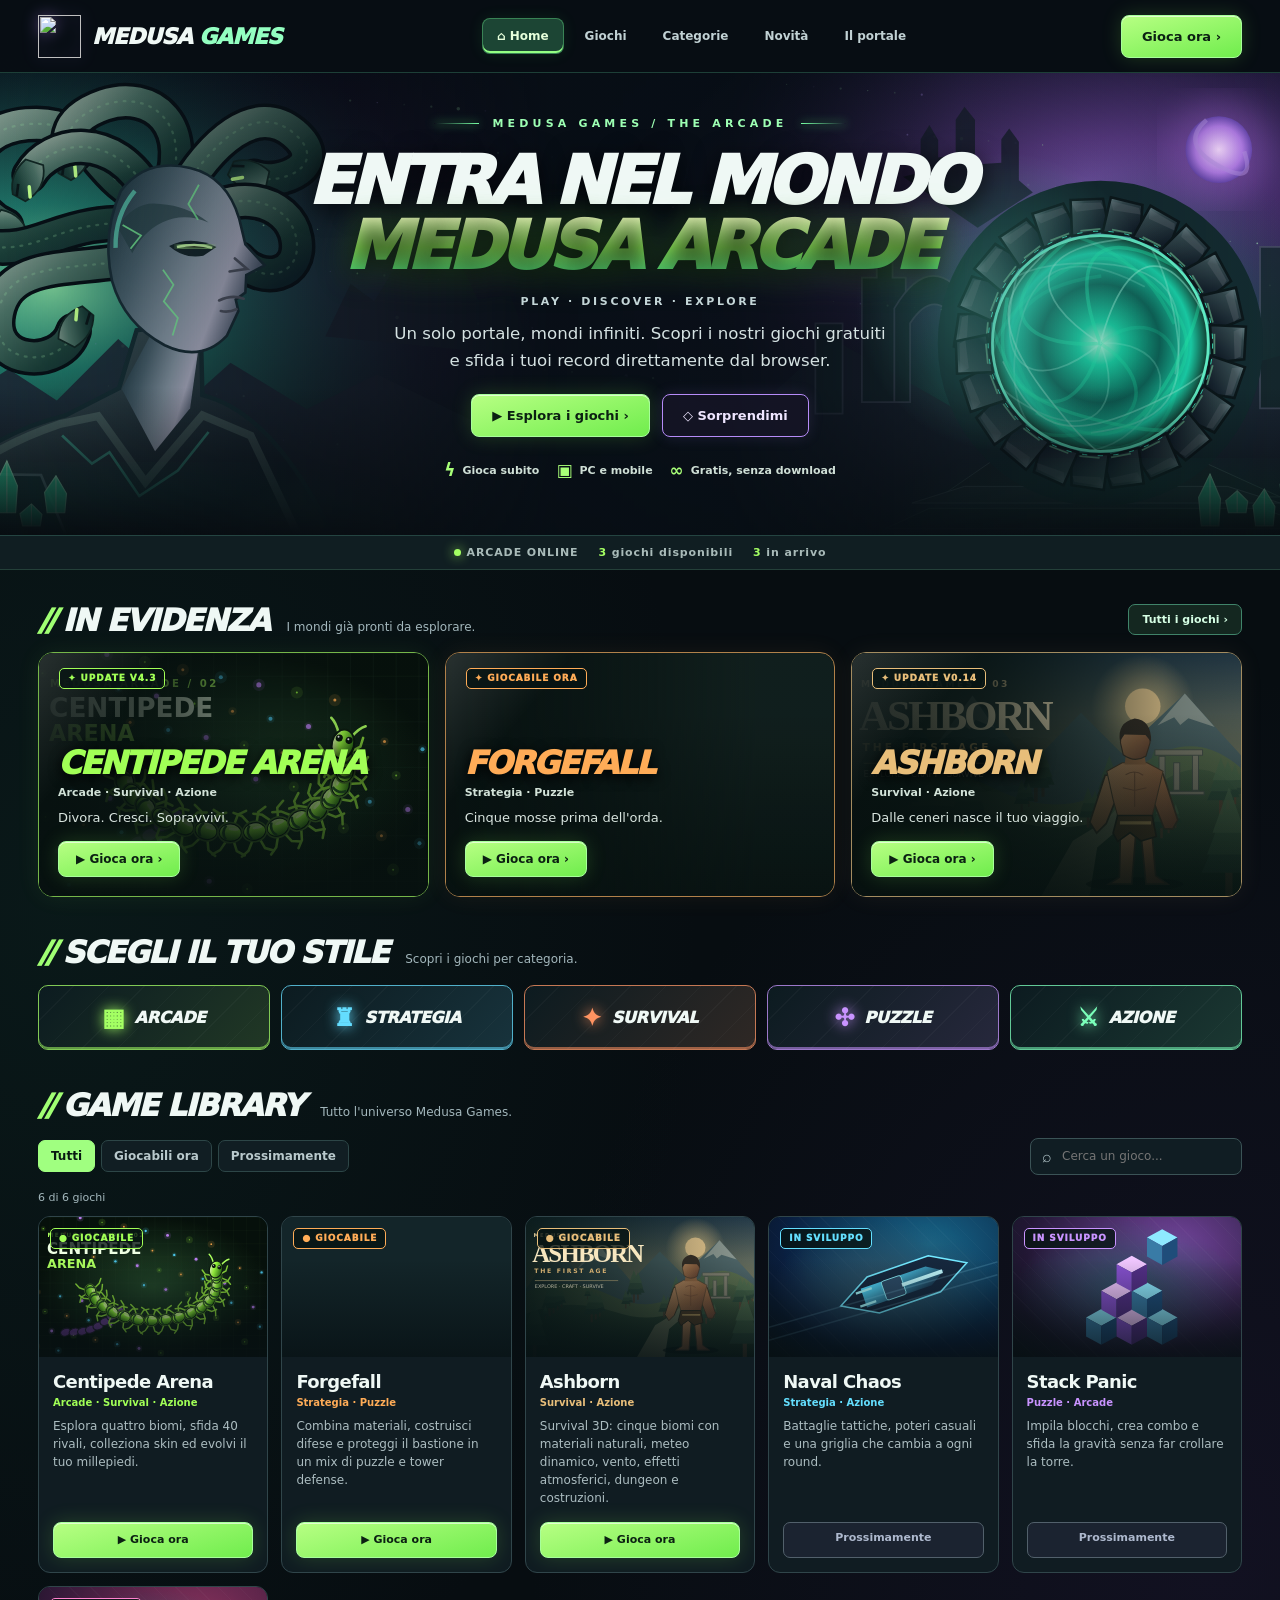
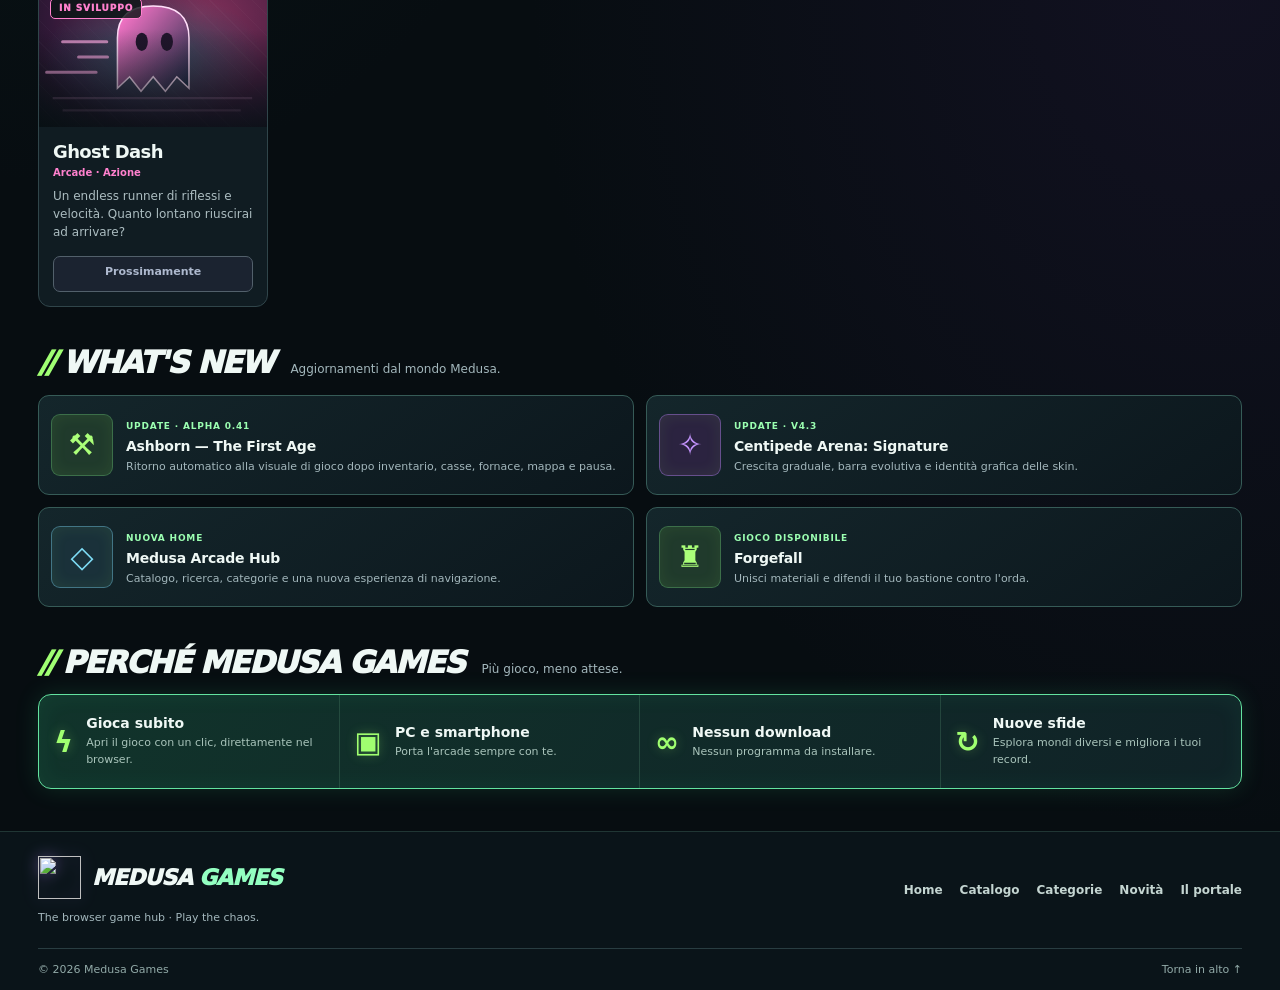
==== index.html @ 3ea113d0 "Release Alpha 0.41 — seamless return to gameplay" ====
<!doctype html>
<html lang="it"><head><meta charset="utf-8"><meta name="viewport" content="width=device-width,initial-scale=1,viewport-fit=cover"><meta name="theme-color" content="#070d11"><meta name="description" content="Medusa Games: il tuo hub di giochi gratuiti nel browser. Scopri arcade, survival, puzzle e strategia, senza download."><title>Medusa Games — Il tuo portale di videogiochi</title><link rel="icon" href="medusa-logo.svg"><link rel="stylesheet" href="hub.css?v=3"><script defer src="games.js?v=15"></script><script defer src="hub.js?v=2"></script></head><body>
<a class="skip" href="#games">Vai ai giochi</a><header class="topbar"><div class="shell"><a class="brand" href="#top" aria-label="Medusa Games, home"><img src="medusa-logo.svg" alt=""><span>MEDUSA <em>GAMES</em></span></a><nav id="nav" class="nav" aria-label="Navigazione"><a href="#top" class="active">⌂ Home</a><a href="#games">Giochi</a><a href="#categories">Categorie</a><a href="#updates">Novità</a><a href="#about">Il portale</a></nav><div class="top-actions"><a class="btn" href="#games">Gioca ora ›</a><button class="icon-btn menu-toggle" id="menu-toggle" type="button" aria-label="Apri navigazione" aria-controls="nav" aria-expanded="false">☰</button></div></div></header>
<main id="top"><section class="hero" aria-labelledby="hero-title"><div class="hero-art" aria-hidden="true"></div><div class="hero-shade" aria-hidden="true"></div><div class="portal-light" aria-hidden="true"></div><div id="hero-particles" class="hero-particles" aria-hidden="true"></div><div class="hero-content"><p class="eyebrow">MEDUSA GAMES / THE ARCADE</p><h1 id="hero-title">Entra nel mondo<span>Medusa Arcade</span></h1><p class="slogan">PLAY · DISCOVER · EXPLORE</p><p class="lead">Un solo portale, mondi infiniti. Scopri i nostri giochi gratuiti e sfida i tuoi record direttamente dal browser.</p><div class="hero-buttons"><a href="#games" class="btn">▶ Esplora i giochi ›</a><button class="btn secondary" id="random-game" type="button">◇ Sorprendimi</button></div><div class="hero-points"><span><b>ϟ</b> Gioca subito</span><span><b>▣</b> PC e mobile</span><span><b>∞</b> Gratis, senza download</span></div></div></section>
<div class="statusbar"><span><i class="live-dot"></i>ARCADE ONLINE</span><span><strong id="available-count">3</strong> giochi disponibili</span><span><strong id="upcoming-count">3</strong> in arrivo</span></div>
<div class="shell"><section id="featured" class="section reveal"><div class="section-heading"><div class="heading-copy"><h2>In evidenza</h2><p>I mondi già pronti da esplorare.</p></div><a href="#games" class="text-link">Tutti i giochi ›</a></div><div class="featured-grid" id="featured-grid"></div></section>
<section class="section" id="recent" hidden><div class="section-heading"><div class="heading-copy"><h2>Riprendi a giocare</h2><p>Le tue ultime partite su questo dispositivo.</p></div></div><div id="recent-grid" class="recent-grid"></div></section>
<section class="section reveal" id="categories"><div class="section-heading"><div class="heading-copy"><h2>Scegli il tuo stile</h2><p>Scopri i giochi per categoria.</p></div></div><div class="category-grid" id="category-grid"><button class="category" style="--accent:#a4ff63" data-genre="Arcade" aria-pressed="false"><span class="cat-icon">▦</span>Arcade</button><button class="category" style="--accent:#64ddff" data-genre="Strategia" aria-pressed="false"><span class="cat-icon">♜</span>Strategia</button><button class="category" style="--accent:#ff9361" data-genre="Survival" aria-pressed="false"><span class="cat-icon">✦</span>Survival</button><button class="category" style="--accent:#c993ff" data-genre="Puzzle" aria-pressed="false"><span class="cat-icon">✣</span>Puzzle</button><button class="category" style="--accent:#7bffba" data-genre="Azione" aria-pressed="false"><span class="cat-icon">⚔</span>Azione</button></div></section>
<section id="games" class="section reveal"><div class="section-heading"><div class="heading-copy"><h2>Game library</h2><p>Tutto l'universo Medusa Games.</p></div></div><div class="catalog-controls"><div class="filters" aria-label="Filtra per disponibilità"><button class="filter" data-status="all" aria-pressed="true">Tutti</button><button class="filter" data-status="playable" aria-pressed="false">Giocabili ora</button><button class="filter" data-status="upcoming" aria-pressed="false">Prossimamente</button><button class="filter" id="clear-genre" hidden>Rimuovi categoria ×</button></div><label class="search"><span aria-hidden="true">⌕</span><input id="search" type="search" placeholder="Cerca un gioco..." aria-label="Cerca un gioco" autocomplete="off"></label></div><p id="catalog-count" class="catalog-count" aria-live="polite"></p><div id="game-grid" class="game-grid"></div><div id="empty" class="empty" hidden>Nessun gioco corrisponde alla ricerca. <button type="button" class="text-link" id="reset-filters">Azzera filtri</button></div><noscript><p>Attiva JavaScript per usare i filtri. <a href="./giochi/centipede-arena/index.html">Centipede Arena</a> · <a href="./giochi/forgefall/index.html">Forgefall</a> · <a href="./giochi/ashborn/index.html">Ashborn</a></p></noscript></section>
<section id="updates" class="section reveal"><div class="section-heading"><div class="heading-copy"><h2>What's new</h2><p>Aggiornamenti dal mondo Medusa.</p></div></div><div class="news-grid"><article class="news"><div class="news-icon">⚒</div><div><small>UPDATE · ALPHA 0.41</small><h3>Ashborn — The First Age</h3><p>Ritorno automatico alla visuale di gioco dopo inventario, casse, fornace, mappa e pausa.</p></div></article><article class="news"><div class="news-icon">✧</div><div><small>UPDATE · V4.3</small><h3>Centipede Arena: Signature</h3><p>Crescita graduale, barra evolutiva e identità grafica delle skin.</p></div></article><article class="news"><div class="news-icon">◇</div><div><small>NUOVA HOME</small><h3>Medusa Arcade Hub</h3><p>Catalogo, ricerca, categorie e una nuova esperienza di navigazione.</p></div></article><article class="news"><div class="news-icon">♜</div><div><small>GIOCO DISPONIBILE</small><h3>Forgefall</h3><p>Unisci materiali e difendi il tuo bastione contro l'orda.</p></div></article></div></section>
<section id="about" class="section reveal"><div class="section-heading"><div class="heading-copy"><h2>Perché Medusa Games</h2><p>Più gioco, meno attese.</p></div></div><div class="why-grid"><div class="why-item"><b>ϟ</b><div><h3>Gioca subito</h3><p>Apri il gioco con un clic, direttamente nel browser.</p></div></div><div class="why-item"><b>▣</b><div><h3>PC e smartphone</h3><p>Porta l'arcade sempre con te.</p></div></div><div class="why-item"><b>∞</b><div><h3>Nessun download</h3><p>Nessun programma da installare.</p></div></div><div class="why-item"><b>↻</b><div><h3>Nuove sfide</h3><p>Esplora mondi diversi e migliora i tuoi record.</p></div></div></div></section></div></main>
<footer class="site-footer"><div class="shell"><div class="footer-main"><div><a class="brand" href="#top"><img src="medusa-logo.svg" alt=""><span>MEDUSA <em>GAMES</em></span></a><p class="footer-copy">The browser game hub · Play the chaos.</p></div><div class="footer-links"><a href="#top">Home</a><a href="#games">Catalogo</a><a href="#categories">Categorie</a><a href="#updates">Novità</a><a href="#about">Il portale</a></div></div><div class="footer-bottom"><span>© 2026 Medusa Games</span><a href="#top">Torna in alto ↑</a></div></div></footer></body></html>
---- hub.css ----
:root{color-scheme:dark;--bg:#070d11;--panel:#101c21;--line:#263f3f;--muted:#a3b7bc;--green:#a4ff63;--cyan:#69e3ee;--violet:#bb87ff;--text:#eff8f5;font-family:Inter,system-ui,-apple-system,BlinkMacSystemFont,"Segoe UI",sans-serif;scroll-behavior:smooth;scroll-padding-top:95px}
*{box-sizing:border-box}body{margin:0;color:var(--text);background:radial-gradient(ellipse at 5% 35%,#10382e44,transparent 37%),radial-gradient(ellipse at 95% 60%,#301c4e45,transparent 40%),#070d11;overflow-x:hidden}a{color:inherit;text-decoration:none}button,input{font:inherit;color:inherit}button{cursor:pointer}button:disabled{cursor:default}[hidden]{display:none!important}button:focus-visible,a:focus-visible,input:focus-visible{outline:2px solid var(--green);outline-offset:4px}.shell{width:min(1440px,calc(100% - 76px));margin:auto}.skip{position:fixed;top:8px;left:8px;z-index:99;background:var(--green);color:#071011;padding:9px 15px;transform:translateY(-150%)}.skip:focus{transform:none}.topbar{position:sticky;top:0;z-index:30;border-bottom:1px solid #68e6b33b;background:#080e14ed;backdrop-filter:blur(18px)}.topbar .shell{height:72px;display:flex;align-items:center;justify-content:space-between;gap:20px}.brand{display:inline-flex;align-items:center;gap:11px;white-space:nowrap;font-size:clamp(16px,1.7vw,23px);font-weight:950;font-style:italic;letter-spacing:-.035em}.brand img{width:43px;height:43px;filter:drop-shadow(0 0 8px #b486ff70)}.brand em{font-style:inherit;color:#93ffc1}.nav{display:flex;align-items:center;gap:6px}.nav a{font-size:12px;font-weight:750;padding:10px 14px;border:1px solid transparent;border-radius:8px;color:#c1d1d4;white-space:nowrap}.nav a:hover,.nav a.active{color:#e6ffdb;border-color:#72ff9555;background:#1c4534;box-shadow:inset 0 -2px #94ff83,0 0 15px #4bff6218}.top-actions{display:flex;align-items:center;gap:8px}.btn{display:inline-flex;align-items:center;justify-content:center;gap:10px;min-height:43px;padding:11px 20px;font-size:13px;font-weight:900;border:1px solid #a7ff9b;border-radius:8px;background:linear-gradient(165deg,#b7ff83,#70ed4d);color:#0b2012;box-shadow:0 0 20px #8bff4f2c,inset 0 1px #ffffffa0;transition:transform .2s,box-shadow .2s}.btn:hover{transform:translateY(-2px);box-shadow:0 0 28px #91ff6060}.btn.secondary{background:#171627c4;color:#efe6ff;border-color:#b68bf8;box-shadow:0 0 15px #b78aff22}.icon-btn{display:grid;place-items:center;width:42px;height:42px;border:1px solid #41535d;border-radius:8px;background:#162329;color:#c9e9db;font-size:20px}.menu-toggle{display:none}.hero{isolation:isolate;position:relative;overflow:hidden;min-height:440px;display:grid;place-items:center;text-align:center;border-bottom:1px solid #418b6b66;background:#101625}.hero-art{position:absolute;inset:0;background:url('hub-art.svg') center 55%/cover no-repeat;z-index:-3;transform:scale(1.025);transition:transform .7s ease-out}.hero-shade{position:absolute;inset:0;z-index:-2;background:linear-gradient(90deg,transparent 0%,#090e1480 29%,#070e15f0 43%,#070e15e0 57%,#0b111859 75%,transparent),linear-gradient(0deg,#070d11 0%,#070d1100 32%)}.hero-particles{position:absolute;inset:0;z-index:-1;pointer-events:none;overflow:hidden}.hero-particles i{position:absolute;bottom:-10px;left:var(--x);width:var(--s);height:var(--s);background:var(--color);border-radius:50%;box-shadow:0 0 9px var(--color);opacity:0;animation:float var(--duration) var(--delay) linear infinite}@keyframes float{0%{transform:translate(0,0);opacity:0}15%{opacity:.85}80%{opacity:.5}100%{transform:translate(38px,-460px);opacity:0}}.portal-light{position:absolute;right:9%;top:15%;width:25%;aspect-ratio:1;border-radius:50%;z-index:-2;background:radial-gradient(circle,#58ffd346,transparent 66%);mix-blend-mode:screen;animation:breathe 5s ease-in-out infinite alternate;pointer-events:none}@keyframes breathe{to{transform:scale(1.18);opacity:.45}}.hero-content{max-width:790px;padding:44px 20px 55px}.eyebrow{display:flex;align-items:center;justify-content:center;gap:13px;font-size:11px;font-weight:900;letter-spacing:.38em;color:#9dffb3;margin:0 0 19px}.eyebrow:before,.eyebrow:after{content:"";height:1px;width:45px;background:linear-gradient(90deg,transparent,#76ffa2);box-shadow:0 0 10px #5dfb84}.eyebrow:after{transform:rotate(180deg)}h1,h2,h3,p{margin-top:0}.hero h1{font-size:clamp(40px,5.2vw,79px);font-style:italic;font-weight:1000;letter-spacing:-.065em;line-height:.97;text-shadow:0 5px 24px #000b;margin:0 0 17px;text-transform:uppercase}.hero h1 span{display:block;color:var(--green);background:linear-gradient(180deg,#eaffb9 5%,#9bff63 52%,#45dd80 100%);background-clip:text;-webkit-background-clip:text;-webkit-text-fill-color:transparent;filter:drop-shadow(0 0 14px #6cf23f45)}.hero .slogan{color:#c5d6d9;letter-spacing:.24em;font-size:11px;font-weight:850;margin:0 0 13px}.hero .lead{color:#d5e2e2;font-size:clamp(13px,1.3vw,17px);line-height:1.6;margin:0 auto 20px;max-width:500px}.hero-buttons{display:flex;justify-content:center;gap:12px;flex-wrap:wrap}.hero-points{display:flex;justify-content:center;flex-wrap:wrap;gap:8px 17px;margin-top:23px;color:#cfdfd6;font-size:11px;font-weight:700}.hero-points span{display:flex;gap:7px;align-items:center}.hero-points b{color:#a8ff78;font-size:17px}.statusbar{display:flex;align-items:center;justify-content:center;gap:20px;padding:10px;border-bottom:1px solid #244039;background:#101e22;color:#a9bbb9;font-size:11px;font-weight:700;letter-spacing:.08em}.statusbar strong{color:var(--green)}.live-dot{display:inline-block;width:7px;height:7px;border-radius:50%;background:var(--green);box-shadow:0 0 12px var(--green);margin-right:6px;animation:breathe 1.5s ease-in-out infinite alternate}.section{padding:34px 0 6px}.section-heading{display:flex;align-items:end;justify-content:space-between;gap:16px;margin-bottom:17px}.heading-copy{display:flex;align-items:baseline;flex-wrap:wrap;gap:8px 17px}.section-heading h2{font-size:clamp(21px,2.4vw,32px);line-height:1;font-weight:950;font-style:italic;letter-spacing:-.045em;margin:0;text-transform:uppercase}.section-heading h2:before{content:"//";color:#a0ff73;margin-right:10px;letter-spacing:-.13em}.section-heading p{font-size:12px;color:var(--muted);margin:0}.text-link{border:1px solid #40846a;border-radius:7px;background:#142720;padding:8px 13px;color:#d6ffe5;font-size:11px;font-weight:800;white-space:nowrap}.text-link:hover{border-color:#aaff99}.featured-grid{display:grid;grid-template-columns:repeat(2,minmax(0,1fr));gap:16px}.feature-card{--accent:#9cff6f;position:relative;isolation:isolate;min-height:230px;border:1px solid color-mix(in srgb,var(--accent),#273433 36%);border-radius:15px;overflow:hidden;display:flex;flex-direction:column;justify-content:end;padding:23px;background:#12211f;box-shadow:0 0 25px color-mix(in srgb,var(--accent),transparent 93%);transition:transform .28s,box-shadow .3s}.feature-card:hover{transform:translateY(-4px);box-shadow:0 0 25px color-mix(in srgb,var(--accent),transparent 76%)}.feature-card:after{content:"";position:absolute;inset:0;border-radius:14px;pointer-events:none;background:linear-gradient(130deg,#fff2,transparent 22%);z-index:-1}.card-bg{position:absolute;inset:0;background-size:cover;background-position:center;z-index:-3;transition:transform .5s,filter .4s;filter:saturate(1.15)}.feature-card:hover .card-bg,.game-card:hover .card-bg{transform:scale(1.06)}.card-mask{position:absolute;inset:0;background:linear-gradient(90deg,#071110f5,#071110bb 34%,#07111024 80%),linear-gradient(0deg,#071110da,transparent 75%);z-index:-2}.feature-card .tag{position:absolute;top:15px;left:20px}.tag{width:max-content;font-size:9px;letter-spacing:.1em;font-weight:950;padding:5px 8px;border:1px solid currentColor;border-radius:5px;line-height:1;color:var(--accent,#aaff85);background:#071312ca}.feature-card h3{font-size:clamp(25px,3.1vw,44px);font-weight:950;font-style:italic;text-transform:uppercase;letter-spacing:-.055em;line-height:1.04;max-width:90%;color:var(--accent);text-shadow:0 3px 13px #000;margin:0 0 6px}.feature-card p{font-size:13px;color:#d8e4de;max-width:400px;line-height:1.5;margin-bottom:14px}.genre-line{font-size:11px;font-weight:800;color:#d2e2d8;margin:0 0 9px}.feature-card .btn{width:max-content;min-height:36px;padding:8px 17px;font-size:12px}.category-grid{display:grid;grid-template-columns:repeat(5,minmax(0,1fr));gap:11px}.category{--accent:#a4ff63;position:relative;isolation:isolate;min-height:65px;display:flex;align-items:center;justify-content:center;gap:10px;text-transform:uppercase;font-weight:950;font-style:italic;letter-spacing:-.02em;font-size:clamp(11px,1.4vw,16px);border:1px solid color-mix(in srgb,var(--accent),#16282c 25%);border-radius:10px;background:linear-gradient(130deg,#0c1b20,color-mix(in srgb,var(--accent) 15%,#0a151a));box-shadow:inset 0 -2px color-mix(in srgb,var(--accent),transparent 45%);overflow:hidden;transition:transform .2s,box-shadow .2s}.category:before{content:"";position:absolute;inset:0;background:repeating-linear-gradient(135deg,transparent 0 24px,#ffffff07 24px 25px);z-index:-1}.category .cat-icon{color:var(--accent);font-style:normal;font-size:24px;text-shadow:0 0 14px var(--accent)}.category:hover,.category[aria-pressed=true]{transform:translateY(-3px);box-shadow:inset 0 -2px var(--accent),0 0 18px color-mix(in srgb,var(--accent),transparent 75%);background:linear-gradient(130deg,#102020,color-mix(in srgb,var(--accent) 29%,#0b1519))}.catalog-controls{display:flex;justify-content:space-between;gap:13px;flex-wrap:wrap;margin:0 0 16px}.filters{display:flex;gap:6px;flex-wrap:wrap;align-items:center}.filter{padding:8px 12px;border:1px solid #2d4647;background:#111e23;border-radius:7px;color:#b9c9cc;font-size:12px;font-weight:700}.filter[aria-pressed=true]{color:#071911;background:#a0ff80;border-color:#a0ff80}.search{display:flex;gap:8px;align-items:center;border:1px solid #3b5356;border-radius:8px;background:#101d23;padding:8px 11px;color:#afc2c6}.search input{background:none;border:0;outline:none;min-width:0;width:170px;font-size:12px}.catalog-count{font-size:11px;color:var(--muted);margin:0 0 12px}.game-grid{display:grid;grid-template-columns:repeat(auto-fit,minmax(min(100%,215px),1fr));gap:13px}.game-card{--accent:#a4ff63;display:flex;flex-direction:column;background:#101c22;border:1px solid #30454a;border-radius:12px;overflow:hidden;transition:transform .25s,border-color .25s;min-width:0;position:relative}.game-card:hover{transform:translateY(-4px);border-color:var(--accent)}.game-picture{height:140px;position:relative;isolation:isolate;overflow:hidden;background:#132529}.game-picture .card-mask{background:linear-gradient(0deg,#071013c5,transparent 70%)}.game-picture .tag{position:absolute;top:11px;left:11px}.game-card-copy{padding:14px;flex:1;display:flex;flex-direction:column}.game-card h3{font-size:18px;font-weight:900;letter-spacing:-.035em;margin:0 0 5px}.game-card .genre-line{color:var(--accent);font-size:10px}.game-card p{font-size:12px;color:#acbdc1;line-height:1.5;margin-bottom:15px}.game-card .btn,.soon{width:100%;margin-top:auto;min-height:36px;font-size:11px;padding:8px 12px}.soon{border:1px solid #52606b;border-radius:7px;background:#1b2330;color:#aeb9ce;font-weight:800;text-align:center}.empty{padding:28px;text-align:center;background:#101c22;border:1px dashed #3d5356;border-radius:12px;color:#bbcecc}.news-grid{display:grid;grid-template-columns:repeat(3,minmax(0,1fr));gap:12px}.news{display:flex;align-items:center;gap:13px;min-height:100px;padding:12px;background:linear-gradient(145deg,#14262b,#0c171d);border:1px solid #365b57;border-radius:11px}.news-icon{display:grid;place-items:center;flex:0 0 62px;height:62px;background:#203a2c;border:1px solid #7be18a50;border-radius:9px;font-size:30px;color:#abff79;box-shadow:inset 0 0 16px #a0ff5e15}.news:nth-child(2) .news-icon{color:#c696ff;background:#2b2340;border-color:#bf91ff66}.news:nth-child(3) .news-icon{color:#7edcf5;background:#1a313a;border-color:#7edcf566}.news small{font-size:9px;font-weight:900;letter-spacing:.09em;color:#9bffb1}.news h3{font-size:14px;letter-spacing:-.015em;margin:5px 0}.news p{font-size:11px;line-height:1.45;color:var(--muted);margin:0}.why-grid{display:grid;grid-template-columns:repeat(4,minmax(0,1fr));border:1px solid #63e3a0;border-radius:13px;overflow:hidden;background:linear-gradient(125deg,#11342b,#102227);box-shadow:0 0 25px #46ff9820,inset 0 0 25px #46ff9810}.why-item{display:flex;align-items:center;gap:13px;padding:20px 15px;border-right:1px solid #43745e66}.why-item:last-child{border:0}.why-item b{font-size:29px;color:#a0ff70;text-shadow:0 0 12px #a0ff7050}.why-item h3{font-size:14px;margin:0 0 4px}.why-item p{color:#a9c4bb;font-size:11px;line-height:1.5;margin:0}.recent-grid{display:flex;gap:10px;flex-wrap:wrap}.recent-game{display:flex;align-items:center;gap:9px;min-width:180px;border:1px solid #375649;background:#12241e;border-radius:9px;padding:10px 12px;font-weight:750;font-size:12px}.recent-game span{color:var(--green);margin-left:auto}.site-footer{margin-top:36px;background:#0a1419;border-top:1px solid #416a5c66}.footer-main{display:flex;align-items:center;justify-content:space-between;gap:20px;flex-wrap:wrap;padding:24px 0}.footer-copy{font-size:11px;color:var(--muted);margin:8px 0 0}.footer-links{display:flex;flex-wrap:wrap;gap:17px;font-size:12px;color:#c4d5d1;font-weight:700}.footer-bottom{border-top:1px solid #293d41;padding:14px 0;display:flex;justify-content:space-between;gap:10px;font-size:11px;color:#92aaa8}.art-symbol{position:absolute;inset:0;display:grid;place-items:center;font-size:62px;color:var(--accent);background:radial-gradient(ellipse,#334f5f,transparent 68%),repeating-linear-gradient(45deg,#ffffff06 0 1px,transparent 1px 15px);text-shadow:0 0 25px var(--accent)}.art-naval{background:radial-gradient(ellipse at 70% 20%,#1f6381,#0c1e3a 65%,#081015)}.art-stack{background:radial-gradient(ellipse at 70% 20%,#6f4793,#211831 65%,#0b1016)}.art-ghost{background:radial-gradient(ellipse at 70% 20%,#7c3358,#311a36 65%,#0b1016)}.art-symbol svg{width:100%;height:100%;display:block}.reveal{opacity:1;transform:none}.js-motion .reveal{opacity:0;transform:translateY(18px);transition:opacity .55s,transform .55s}.js-motion .reveal.visible{opacity:1;transform:none}
@media(min-width:1500px){.hero{min-height:510px}.hero-content{max-width:870px}}
@media(max-width:1000px){.shell{width:calc(100% - 40px)}.topbar .shell{gap:10px}.nav a{padding:9px 8px}.brand{font-size:17px}.brand img{width:36px;height:36px}.top-actions .btn{padding:8px 11px}.hero{min-height:420px}.hero-art{background-position:center}.hero-shade{background:linear-gradient(90deg,#080e1855,#080e18c9 30%,#080e18ee 50%,#080e18ad 75%,#080e1838),linear-gradient(0deg,#070d11,transparent 30%)}.why-grid{grid-template-columns:repeat(2,1fr)}.why-item:nth-child(2){border-right:0}.why-item:nth-child(-n+2){border-bottom:1px solid #43745e66}.news-grid{grid-template-columns:1fr 1fr}.news:last-child{grid-column:1/-1}}
@media(max-width:740px){.shell{width:calc(100% - 28px)}.topbar .shell{height:62px}.top-actions .btn{min-height:36px;font-size:11px}.menu-toggle{display:grid;width:36px;height:36px}.nav{display:none;position:absolute;top:62px;left:0;right:0;background:#0c171def;padding:9px 14px 14px;border-bottom:1px solid #48735e;flex-direction:column;align-items:stretch}.nav.open{display:flex}.nav a{padding:12px}.hero{min-height:385px}.hero-content{padding:36px 15px 40px}.hero-art{background-position:58% center;opacity:.8}.hero-shade{background:radial-gradient(ellipse at 50% 40%,#070e15e8 0%,#070e15a0 62%,#070e1550),linear-gradient(0deg,#070d11,transparent 25%)}.hero h1{font-size:clamp(36px,9vw,58px)}.hero .slogan{font-size:9px;letter-spacing:.16em}.hero .lead{max-width:360px}.hero-buttons .btn{font-size:12px;padding:10px 14px}.hero-points{gap:8px 12px;font-size:10px}.hero-points b{font-size:14px}.statusbar{gap:12px;font-size:9px;letter-spacing:0}.section{padding:25px 0 4px}.section-heading{align-items:start;margin-bottom:12px}.heading-copy{display:block}.section-heading p{font-size:11px;line-height:1.5;margin-top:6px}.section-heading h2{font-size:22px}.text-link{padding:7px 9px;font-size:10px}.featured-grid{grid-template-columns:1fr;gap:11px}.feature-card{min-height:200px;padding:17px}.feature-card .tag{left:15px;top:13px}.feature-card h3{font-size:32px}.feature-card p{font-size:12px;max-width:80%}.category-grid{grid-template-columns:repeat(2,minmax(0,1fr));gap:8px}.category{min-height:49px;justify-content:flex-start;padding-left:12px;font-size:12px}.category:last-child{grid-column:1/-1;justify-content:center}.category .cat-icon{font-size:21px}.catalog-controls{gap:9px}.search{width:100%}.search input{flex:1;width:100%}.game-grid{grid-template-columns:repeat(2,minmax(0,1fr));gap:9px}.game-picture{height:113px}.game-card-copy{padding:10px}.game-card h3{font-size:16px}.game-card p{font-size:11px}.game-card .genre-line{font-size:9px;line-height:1.5}.game-card .tag{font-size:8px;left:6px;top:6px}.game-card .btn,.soon{font-size:10px;padding:7px 4px}.news-grid{grid-template-columns:1fr;gap:9px}.news:last-child{grid-column:auto}.why-grid{grid-template-columns:1fr 1fr}.why-item{display:block;padding:12px}.why-item b{font-size:23px;display:block;margin-bottom:4px}.why-item h3{font-size:13px}.footer-main{padding:20px 0}.footer-bottom{font-size:10px}.recent-game{min-width:0;flex:1}.eyebrow{letter-spacing:.2em;font-size:10px}.eyebrow:before,.eyebrow:after{width:24px}}
@media(max-width:350px){.game-grid{grid-template-columns:1fr}.brand{font-size:15px}.brand img{width:30px;height:30px}.top-actions .btn{padding:6px 8px}.statusbar span:last-child{display:none}}
@media(prefers-reduced-motion:reduce){:root{scroll-behavior:auto}*,*:before,*:after{animation-duration:.01ms!important;transition-duration:.01ms!important}.js-motion .reveal{opacity:1;transform:none}}

@media(min-width:1100px){.featured-grid{grid-template-columns:repeat(3,minmax(0,1fr))}.feature-card{min-height:245px;padding:19px}.feature-card h3{font-size:clamp(25px,2.5vw,39px)}.news-grid{grid-template-columns:repeat(2,minmax(0,1fr))}}
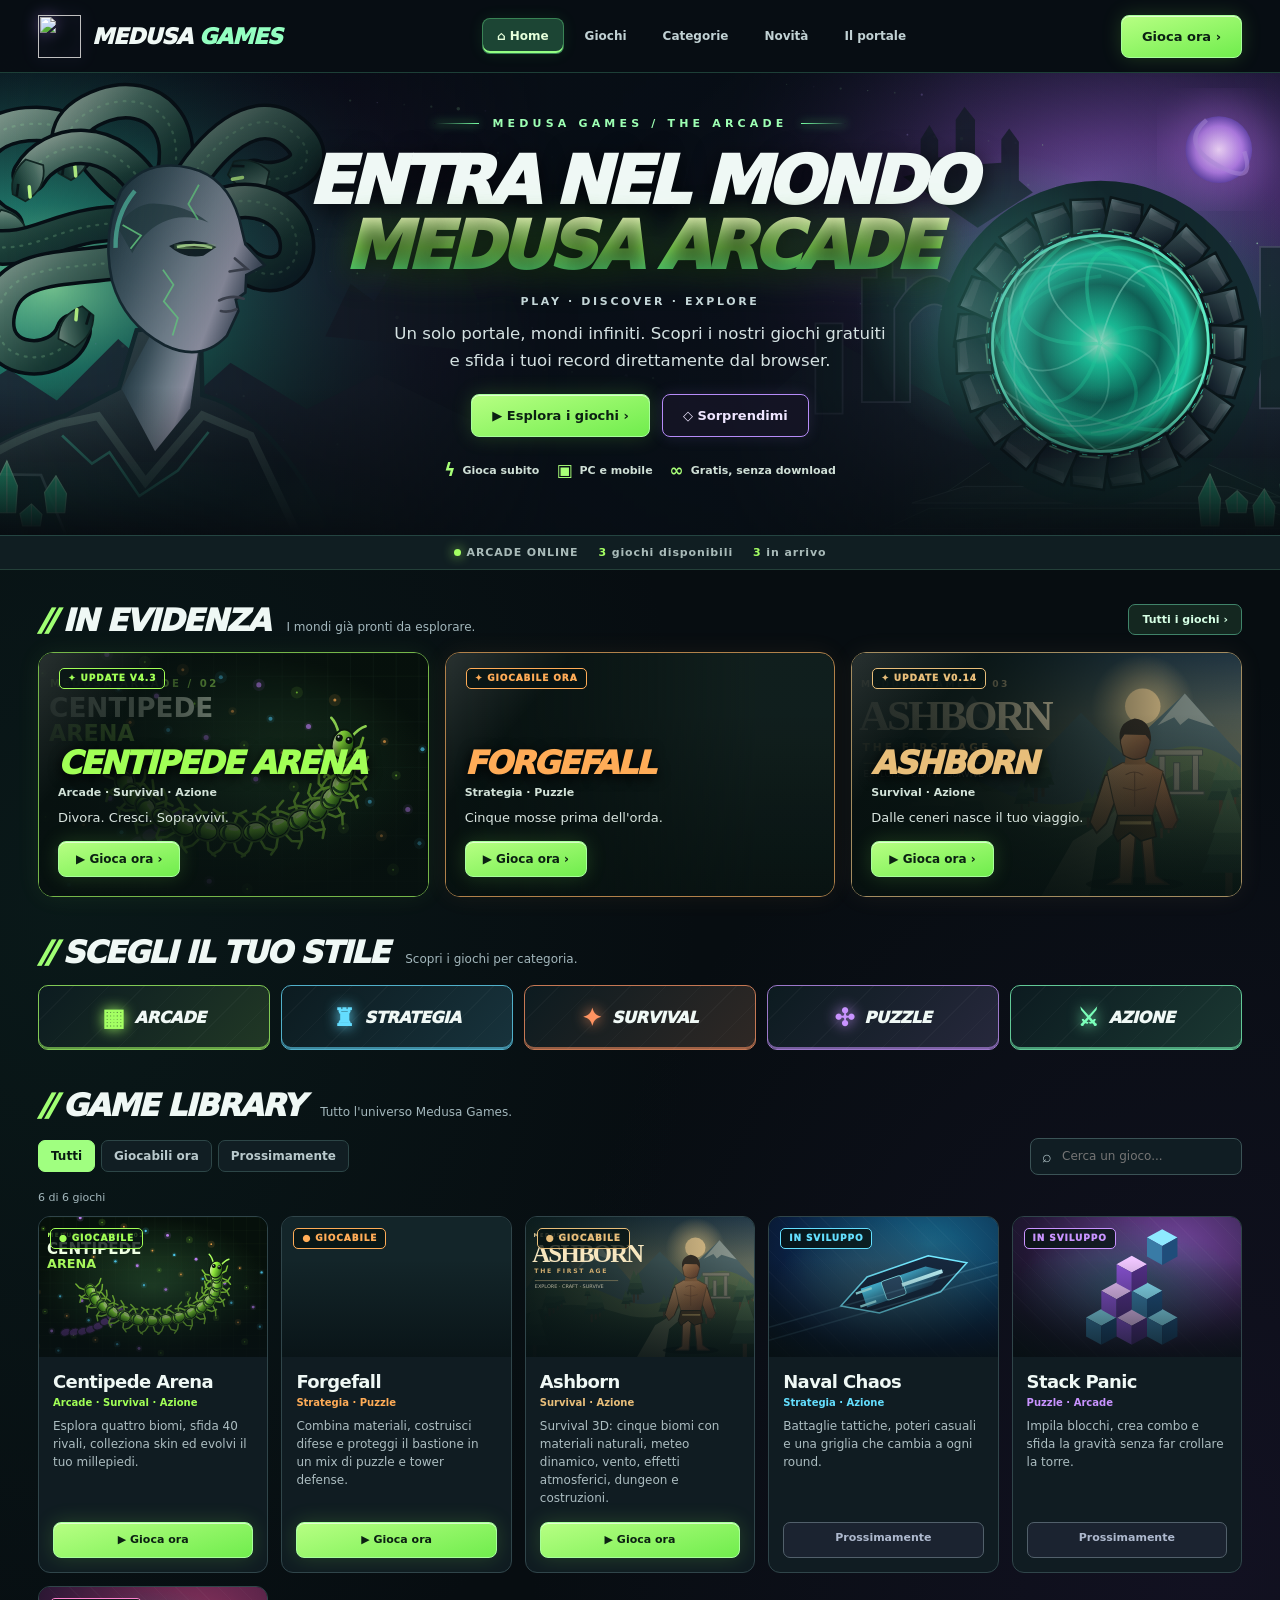
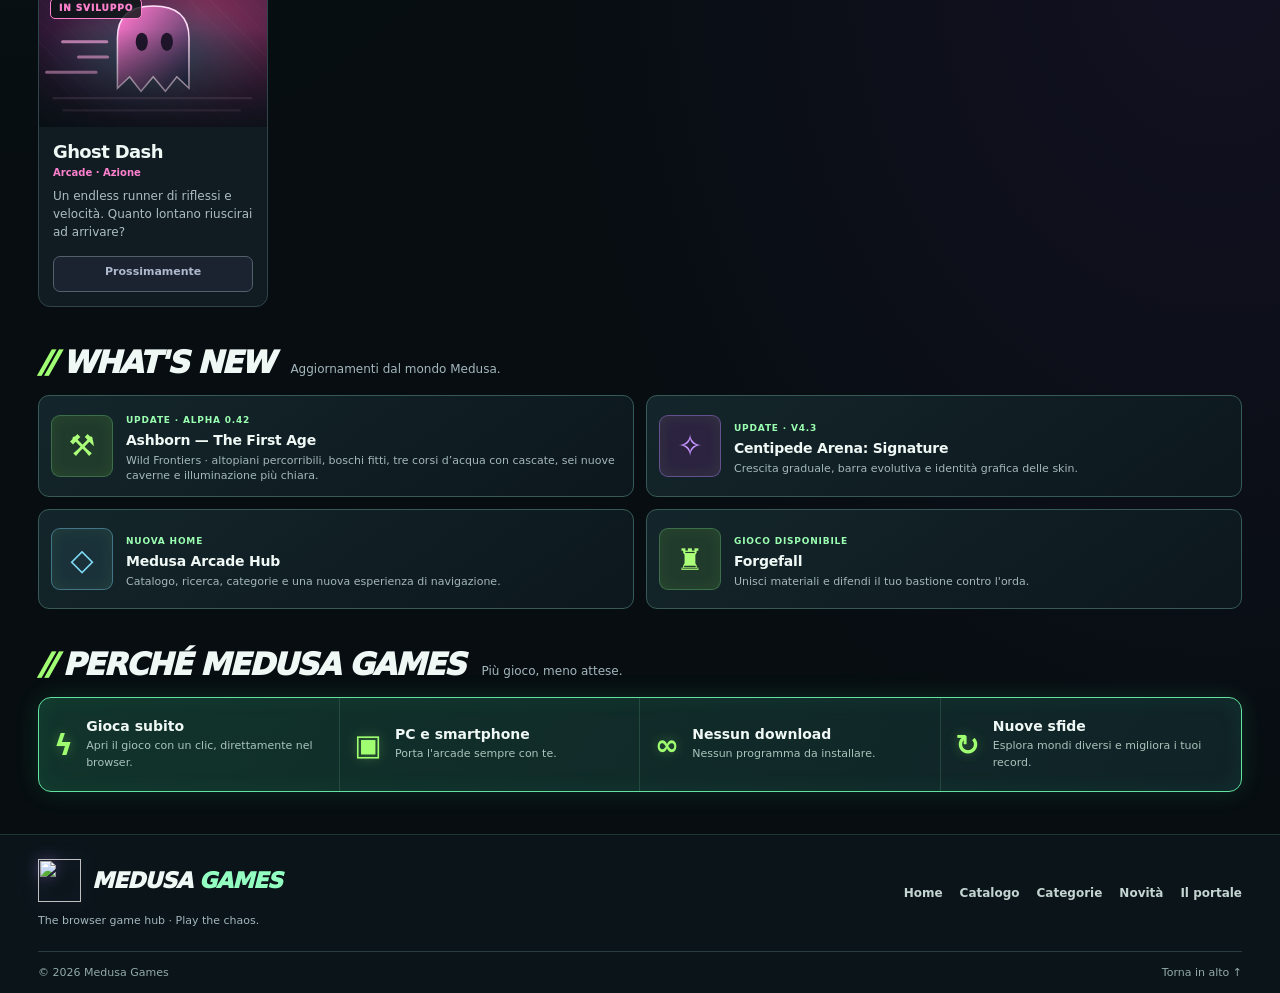
==== commit 6fcda934: "Release Alpha 0.42 — Wild Frontiers, terrain migration backup and quality-aware forest streaming" ====
--- a/index.html
+++ b/index.html
@@ -7,6 +7,6 @@
 <section class="section" id="recent" hidden><div class="section-heading"><div class="heading-copy"><h2>Riprendi a giocare</h2><p>Le tue ultime partite su questo dispositivo.</p></div></div><div id="recent-grid" class="recent-grid"></div></section>
 <section class="section reveal" id="categories"><div class="section-heading"><div class="heading-copy"><h2>Scegli il tuo stile</h2><p>Scopri i giochi per categoria.</p></div></div><div class="category-grid" id="category-grid"><button class="category" style="--accent:#a4ff63" data-genre="Arcade" aria-pressed="false"><span class="cat-icon">▦</span>Arcade</button><button class="category" style="--accent:#64ddff" data-genre="Strategia" aria-pressed="false"><span class="cat-icon">♜</span>Strategia</button><button class="category" style="--accent:#ff9361" data-genre="Survival" aria-pressed="false"><span class="cat-icon">✦</span>Survival</button><button class="category" style="--accent:#c993ff" data-genre="Puzzle" aria-pressed="false"><span class="cat-icon">✣</span>Puzzle</button><button class="category" style="--accent:#7bffba" data-genre="Azione" aria-pressed="false"><span class="cat-icon">⚔</span>Azione</button></div></section>
 <section id="games" class="section reveal"><div class="section-heading"><div class="heading-copy"><h2>Game library</h2><p>Tutto l'universo Medusa Games.</p></div></div><div class="catalog-controls"><div class="filters" aria-label="Filtra per disponibilità"><button class="filter" data-status="all" aria-pressed="true">Tutti</button><button class="filter" data-status="playable" aria-pressed="false">Giocabili ora</button><button class="filter" data-status="upcoming" aria-pressed="false">Prossimamente</button><button class="filter" id="clear-genre" hidden>Rimuovi categoria ×</button></div><label class="search"><span aria-hidden="true">⌕</span><input id="search" type="search" placeholder="Cerca un gioco..." aria-label="Cerca un gioco" autocomplete="off"></label></div><p id="catalog-count" class="catalog-count" aria-live="polite"></p><div id="game-grid" class="game-grid"></div><div id="empty" class="empty" hidden>Nessun gioco corrisponde alla ricerca. <button type="button" class="text-link" id="reset-filters">Azzera filtri</button></div><noscript><p>Attiva JavaScript per usare i filtri. <a href="./giochi/centipede-arena/index.html">Centipede Arena</a> · <a href="./giochi/forgefall/index.html">Forgefall</a> · <a href="./giochi/ashborn/index.html">Ashborn</a></p></noscript></section>
-<section id="updates" class="section reveal"><div class="section-heading"><div class="heading-copy"><h2>What's new</h2><p>Aggiornamenti dal mondo Medusa.</p></div></div><div class="news-grid"><article class="news"><div class="news-icon">⚒</div><div><small>UPDATE · ALPHA 0.41</small><h3>Ashborn — The First Age</h3><p>Ritorno automatico alla visuale di gioco dopo inventario, casse, fornace, mappa e pausa.</p></div></article><article class="news"><div class="news-icon">✧</div><div><small>UPDATE · V4.3</small><h3>Centipede Arena: Signature</h3><p>Crescita graduale, barra evolutiva e identità grafica delle skin.</p></div></article><article class="news"><div class="news-icon">◇</div><div><small>NUOVA HOME</small><h3>Medusa Arcade Hub</h3><p>Catalogo, ricerca, categorie e una nuova esperienza di navigazione.</p></div></article><article class="news"><div class="news-icon">♜</div><div><small>GIOCO DISPONIBILE</small><h3>Forgefall</h3><p>Unisci materiali e difendi il tuo bastione contro l'orda.</p></div></article></div></section>
+<section id="updates" class="section reveal"><div class="section-heading"><div class="heading-copy"><h2>What's new</h2><p>Aggiornamenti dal mondo Medusa.</p></div></div><div class="news-grid"><article class="news"><div class="news-icon">⚒</div><div><small>UPDATE · ALPHA 0.42</small><h3>Ashborn — The First Age</h3><p>Wild Frontiers · altopiani percorribili, boschi fitti, tre corsi d’acqua con cascate, sei nuove caverne e illuminazione più chiara.</p></div></article><article class="news"><div class="news-icon">✧</div><div><small>UPDATE · V4.3</small><h3>Centipede Arena: Signature</h3><p>Crescita graduale, barra evolutiva e identità grafica delle skin.</p></div></article><article class="news"><div class="news-icon">◇</div><div><small>NUOVA HOME</small><h3>Medusa Arcade Hub</h3><p>Catalogo, ricerca, categorie e una nuova esperienza di navigazione.</p></div></article><article class="news"><div class="news-icon">♜</div><div><small>GIOCO DISPONIBILE</small><h3>Forgefall</h3><p>Unisci materiali e difendi il tuo bastione contro l'orda.</p></div></article></div></section>
 <section id="about" class="section reveal"><div class="section-heading"><div class="heading-copy"><h2>Perché Medusa Games</h2><p>Più gioco, meno attese.</p></div></div><div class="why-grid"><div class="why-item"><b>ϟ</b><div><h3>Gioca subito</h3><p>Apri il gioco con un clic, direttamente nel browser.</p></div></div><div class="why-item"><b>▣</b><div><h3>PC e smartphone</h3><p>Porta l'arcade sempre con te.</p></div></div><div class="why-item"><b>∞</b><div><h3>Nessun download</h3><p>Nessun programma da installare.</p></div></div><div class="why-item"><b>↻</b><div><h3>Nuove sfide</h3><p>Esplora mondi diversi e migliora i tuoi record.</p></div></div></div></section></div></main>
 <footer class="site-footer"><div class="shell"><div class="footer-main"><div><a class="brand" href="#top"><img src="medusa-logo.svg" alt=""><span>MEDUSA <em>GAMES</em></span></a><p class="footer-copy">The browser game hub · Play the chaos.</p></div><div class="footer-links"><a href="#top">Home</a><a href="#games">Catalogo</a><a href="#categories">Categorie</a><a href="#updates">Novità</a><a href="#about">Il portale</a></div></div><div class="footer-bottom"><span>© 2026 Medusa Games</span><a href="#top">Torna in alto ↑</a></div></div></footer></body></html>
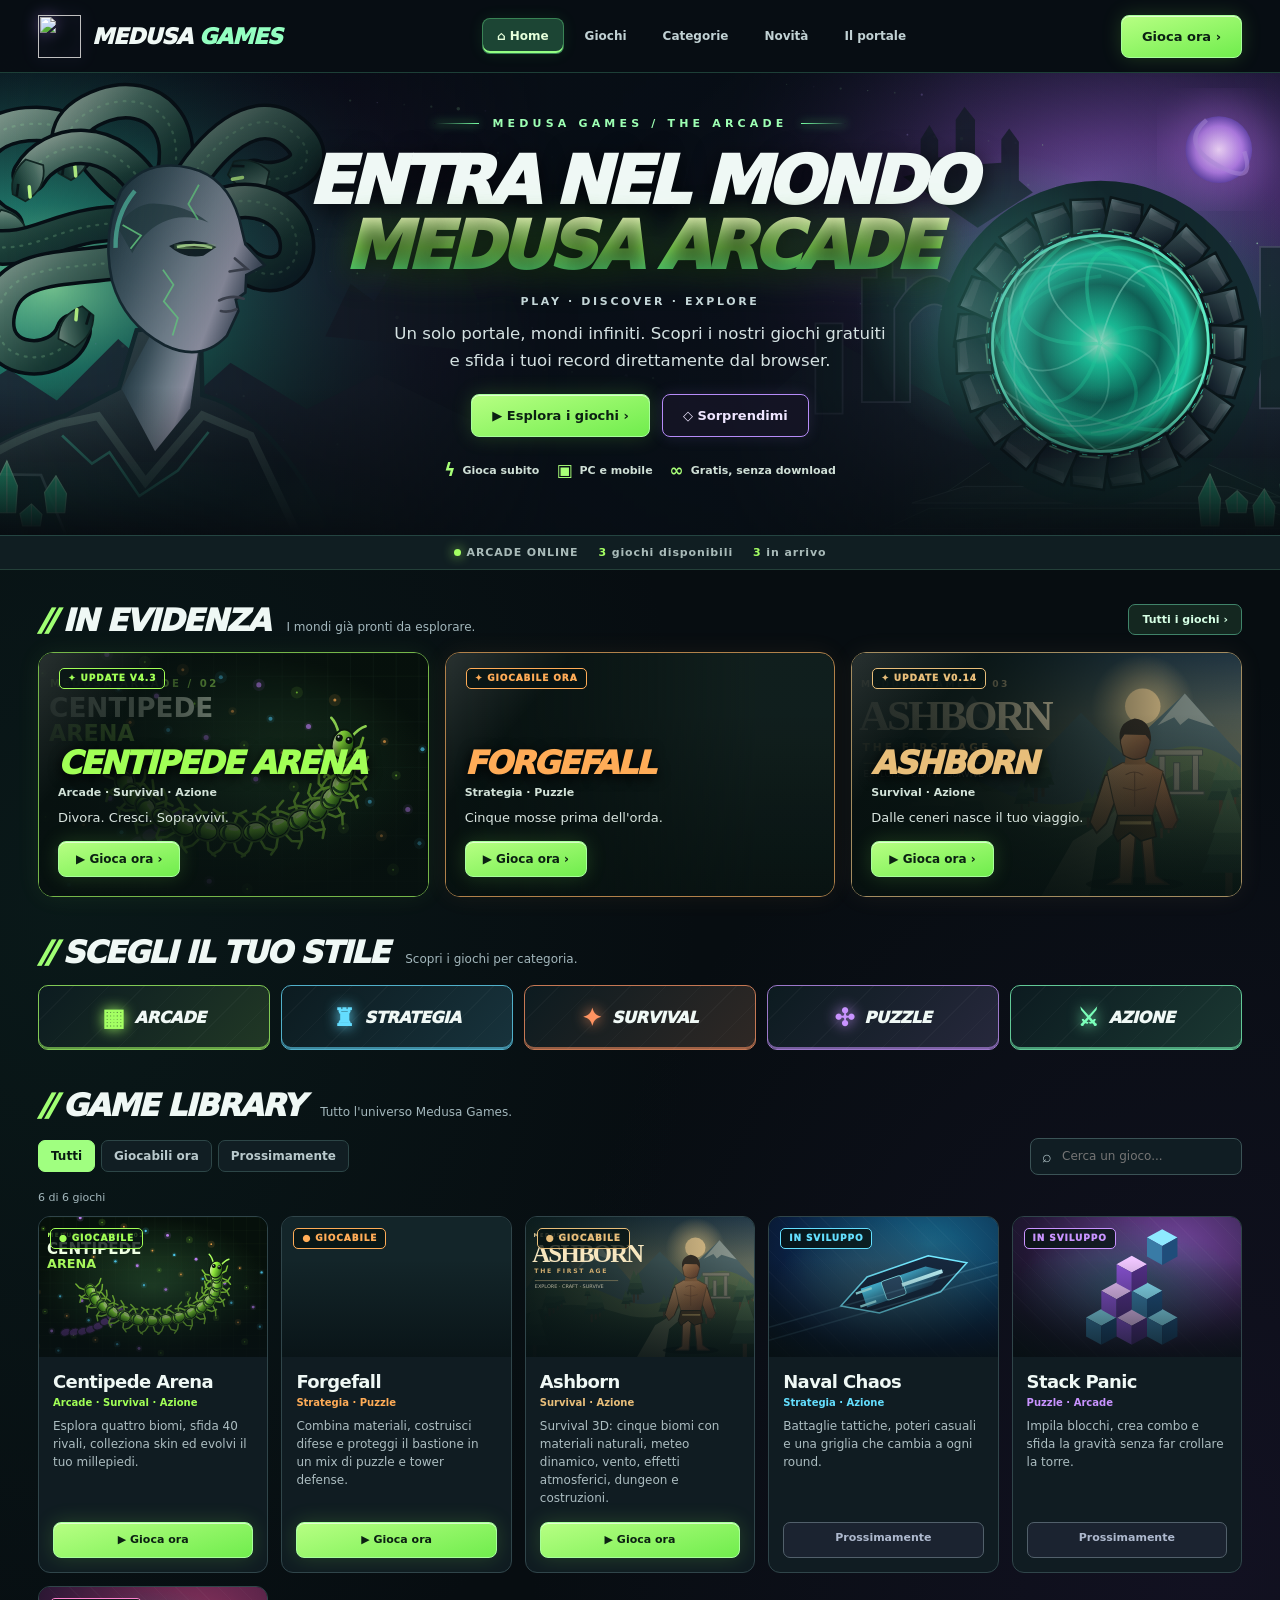
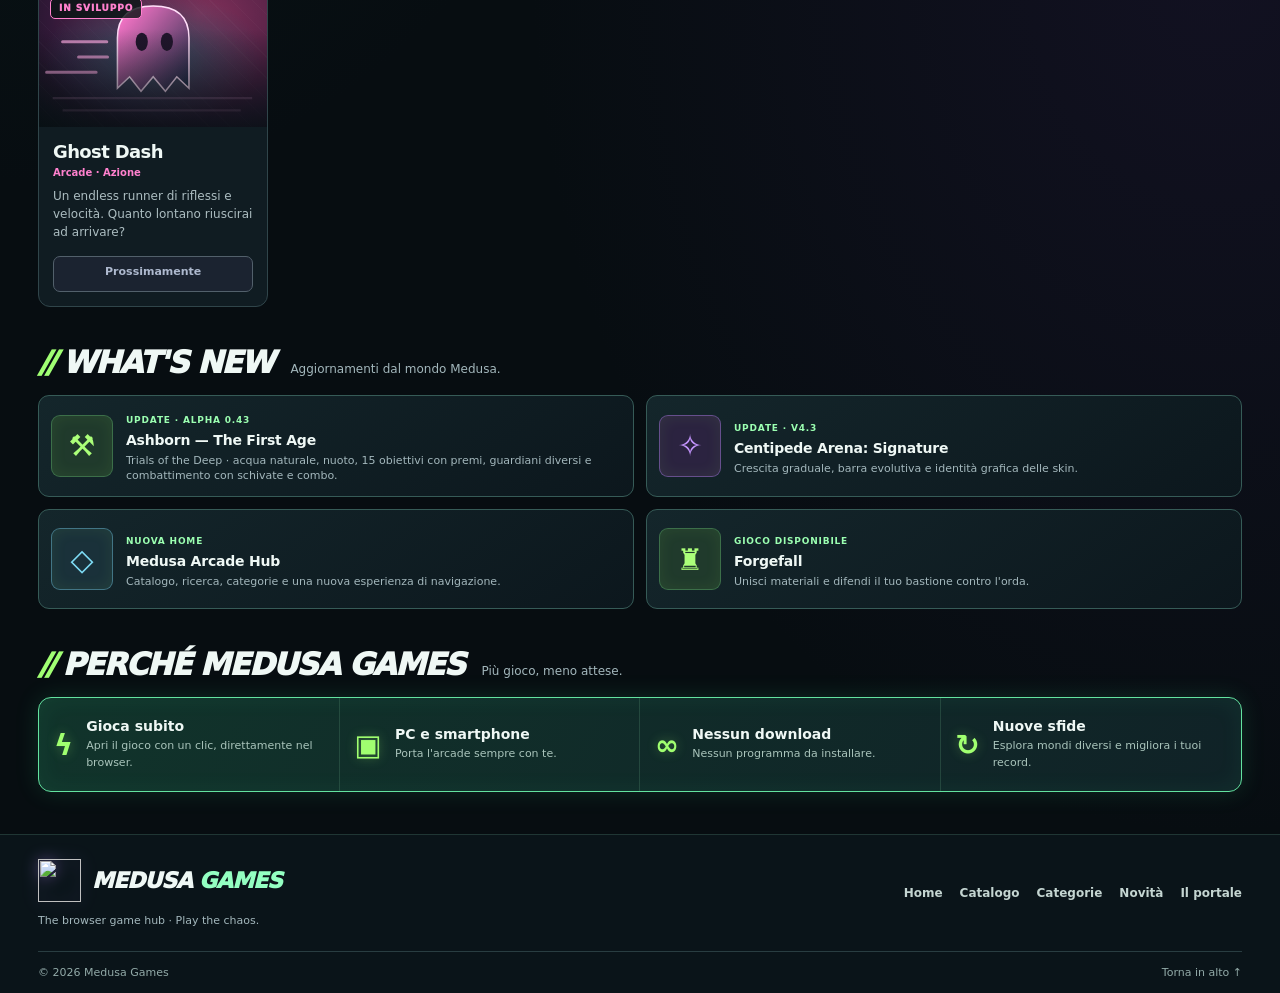
==== commit 206776a3: "Release Ashborn Alpha 0.43 — Trials of the Deep" ====
--- a/index.html
+++ b/index.html
@@ -7,6 +7,6 @@
 <section class="section" id="recent" hidden><div class="section-heading"><div class="heading-copy"><h2>Riprendi a giocare</h2><p>Le tue ultime partite su questo dispositivo.</p></div></div><div id="recent-grid" class="recent-grid"></div></section>
 <section class="section reveal" id="categories"><div class="section-heading"><div class="heading-copy"><h2>Scegli il tuo stile</h2><p>Scopri i giochi per categoria.</p></div></div><div class="category-grid" id="category-grid"><button class="category" style="--accent:#a4ff63" data-genre="Arcade" aria-pressed="false"><span class="cat-icon">▦</span>Arcade</button><button class="category" style="--accent:#64ddff" data-genre="Strategia" aria-pressed="false"><span class="cat-icon">♜</span>Strategia</button><button class="category" style="--accent:#ff9361" data-genre="Survival" aria-pressed="false"><span class="cat-icon">✦</span>Survival</button><button class="category" style="--accent:#c993ff" data-genre="Puzzle" aria-pressed="false"><span class="cat-icon">✣</span>Puzzle</button><button class="category" style="--accent:#7bffba" data-genre="Azione" aria-pressed="false"><span class="cat-icon">⚔</span>Azione</button></div></section>
 <section id="games" class="section reveal"><div class="section-heading"><div class="heading-copy"><h2>Game library</h2><p>Tutto l'universo Medusa Games.</p></div></div><div class="catalog-controls"><div class="filters" aria-label="Filtra per disponibilità"><button class="filter" data-status="all" aria-pressed="true">Tutti</button><button class="filter" data-status="playable" aria-pressed="false">Giocabili ora</button><button class="filter" data-status="upcoming" aria-pressed="false">Prossimamente</button><button class="filter" id="clear-genre" hidden>Rimuovi categoria ×</button></div><label class="search"><span aria-hidden="true">⌕</span><input id="search" type="search" placeholder="Cerca un gioco..." aria-label="Cerca un gioco" autocomplete="off"></label></div><p id="catalog-count" class="catalog-count" aria-live="polite"></p><div id="game-grid" class="game-grid"></div><div id="empty" class="empty" hidden>Nessun gioco corrisponde alla ricerca. <button type="button" class="text-link" id="reset-filters">Azzera filtri</button></div><noscript><p>Attiva JavaScript per usare i filtri. <a href="./giochi/centipede-arena/index.html">Centipede Arena</a> · <a href="./giochi/forgefall/index.html">Forgefall</a> · <a href="./giochi/ashborn/index.html">Ashborn</a></p></noscript></section>
-<section id="updates" class="section reveal"><div class="section-heading"><div class="heading-copy"><h2>What's new</h2><p>Aggiornamenti dal mondo Medusa.</p></div></div><div class="news-grid"><article class="news"><div class="news-icon">⚒</div><div><small>UPDATE · ALPHA 0.42</small><h3>Ashborn — The First Age</h3><p>Wild Frontiers · altopiani percorribili, boschi fitti, tre corsi d’acqua con cascate, sei nuove caverne e illuminazione più chiara.</p></div></article><article class="news"><div class="news-icon">✧</div><div><small>UPDATE · V4.3</small><h3>Centipede Arena: Signature</h3><p>Crescita graduale, barra evolutiva e identità grafica delle skin.</p></div></article><article class="news"><div class="news-icon">◇</div><div><small>NUOVA HOME</small><h3>Medusa Arcade Hub</h3><p>Catalogo, ricerca, categorie e una nuova esperienza di navigazione.</p></div></article><article class="news"><div class="news-icon">♜</div><div><small>GIOCO DISPONIBILE</small><h3>Forgefall</h3><p>Unisci materiali e difendi il tuo bastione contro l'orda.</p></div></article></div></section>
+<section id="updates" class="section reveal"><div class="section-heading"><div class="heading-copy"><h2>What's new</h2><p>Aggiornamenti dal mondo Medusa.</p></div></div><div class="news-grid"><article class="news"><div class="news-icon">⚒</div><div><small>UPDATE · ALPHA 0.43</small><h3>Ashborn — The First Age</h3><p>Trials of the Deep · acqua naturale, nuoto, 15 obiettivi con premi, guardiani diversi e combattimento con schivate e combo.</p></div></article><article class="news"><div class="news-icon">✧</div><div><small>UPDATE · V4.3</small><h3>Centipede Arena: Signature</h3><p>Crescita graduale, barra evolutiva e identità grafica delle skin.</p></div></article><article class="news"><div class="news-icon">◇</div><div><small>NUOVA HOME</small><h3>Medusa Arcade Hub</h3><p>Catalogo, ricerca, categorie e una nuova esperienza di navigazione.</p></div></article><article class="news"><div class="news-icon">♜</div><div><small>GIOCO DISPONIBILE</small><h3>Forgefall</h3><p>Unisci materiali e difendi il tuo bastione contro l'orda.</p></div></article></div></section>
 <section id="about" class="section reveal"><div class="section-heading"><div class="heading-copy"><h2>Perché Medusa Games</h2><p>Più gioco, meno attese.</p></div></div><div class="why-grid"><div class="why-item"><b>ϟ</b><div><h3>Gioca subito</h3><p>Apri il gioco con un clic, direttamente nel browser.</p></div></div><div class="why-item"><b>▣</b><div><h3>PC e smartphone</h3><p>Porta l'arcade sempre con te.</p></div></div><div class="why-item"><b>∞</b><div><h3>Nessun download</h3><p>Nessun programma da installare.</p></div></div><div class="why-item"><b>↻</b><div><h3>Nuove sfide</h3><p>Esplora mondi diversi e migliora i tuoi record.</p></div></div></div></section></div></main>
 <footer class="site-footer"><div class="shell"><div class="footer-main"><div><a class="brand" href="#top"><img src="medusa-logo.svg" alt=""><span>MEDUSA <em>GAMES</em></span></a><p class="footer-copy">The browser game hub · Play the chaos.</p></div><div class="footer-links"><a href="#top">Home</a><a href="#games">Catalogo</a><a href="#categories">Categorie</a><a href="#updates">Novità</a><a href="#about">Il portale</a></div></div><div class="footer-bottom"><span>© 2026 Medusa Games</span><a href="#top">Torna in alto ↑</a></div></div></footer></body></html>
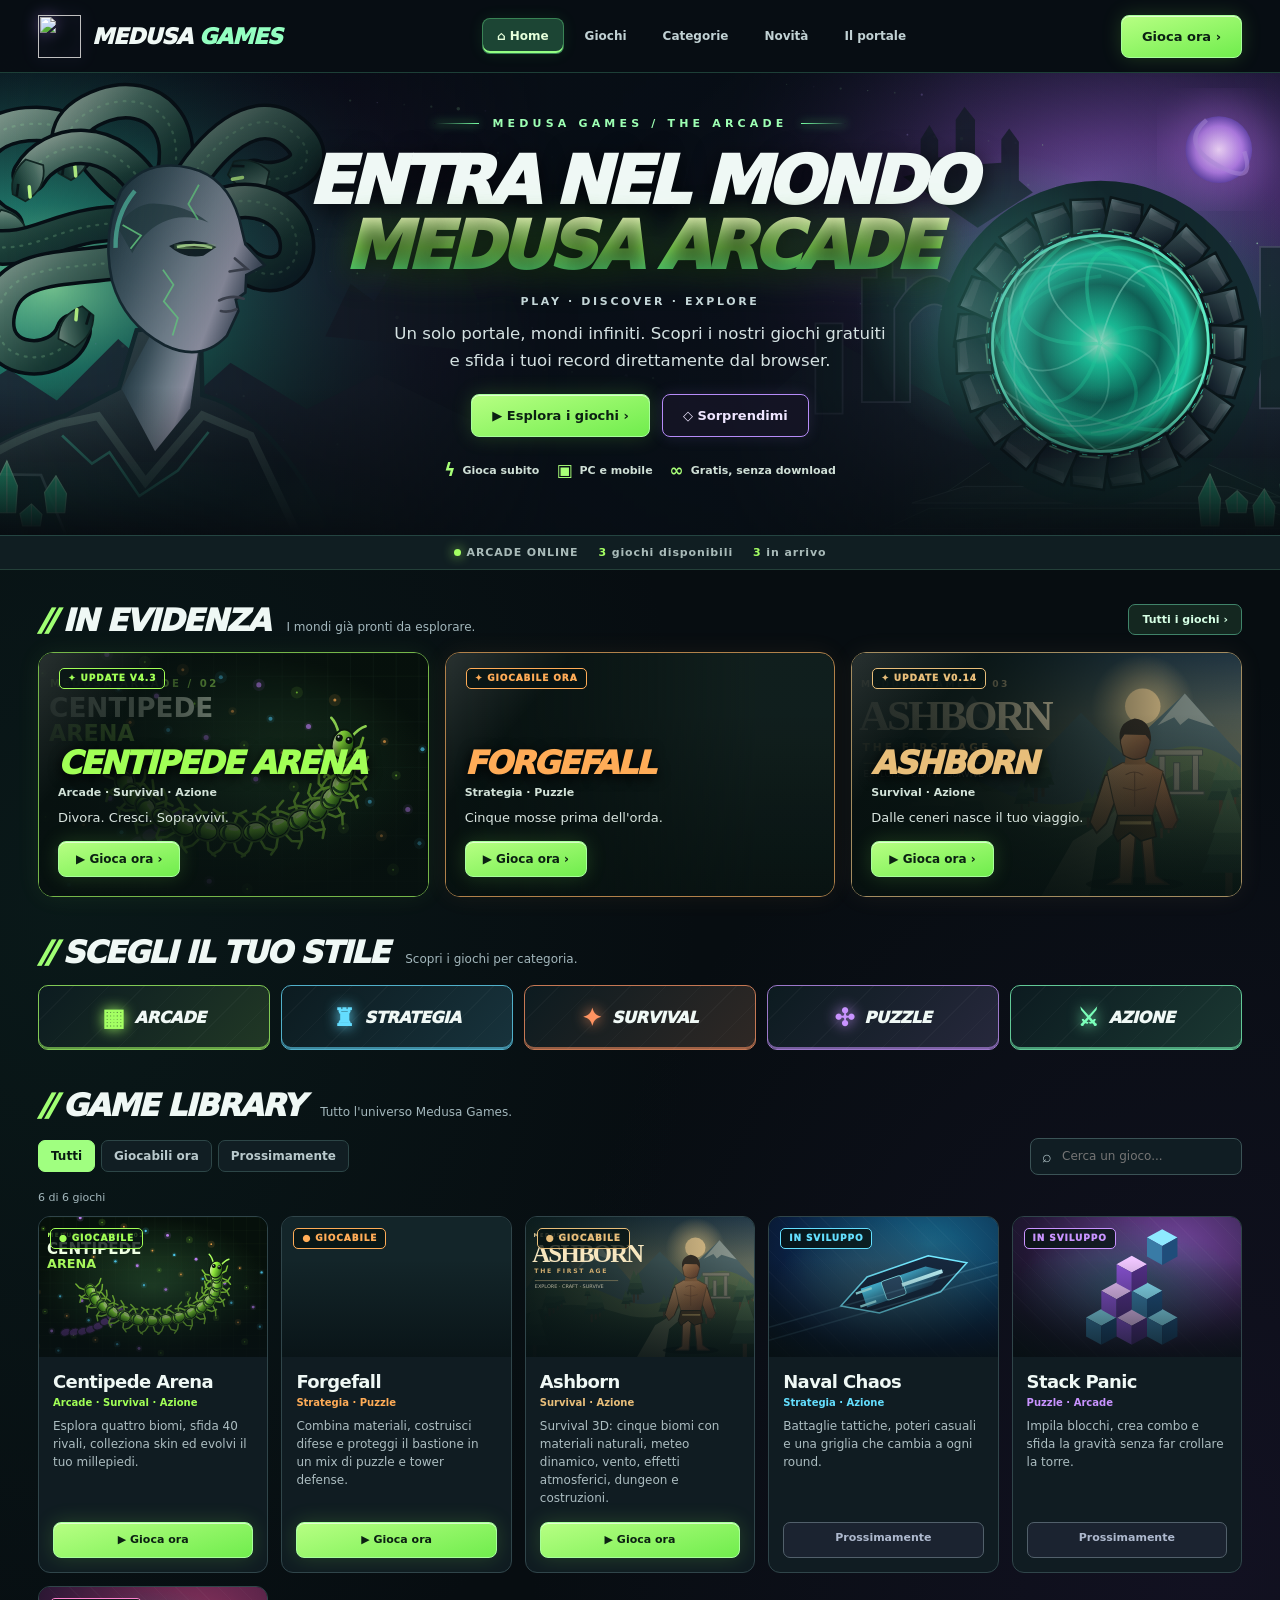
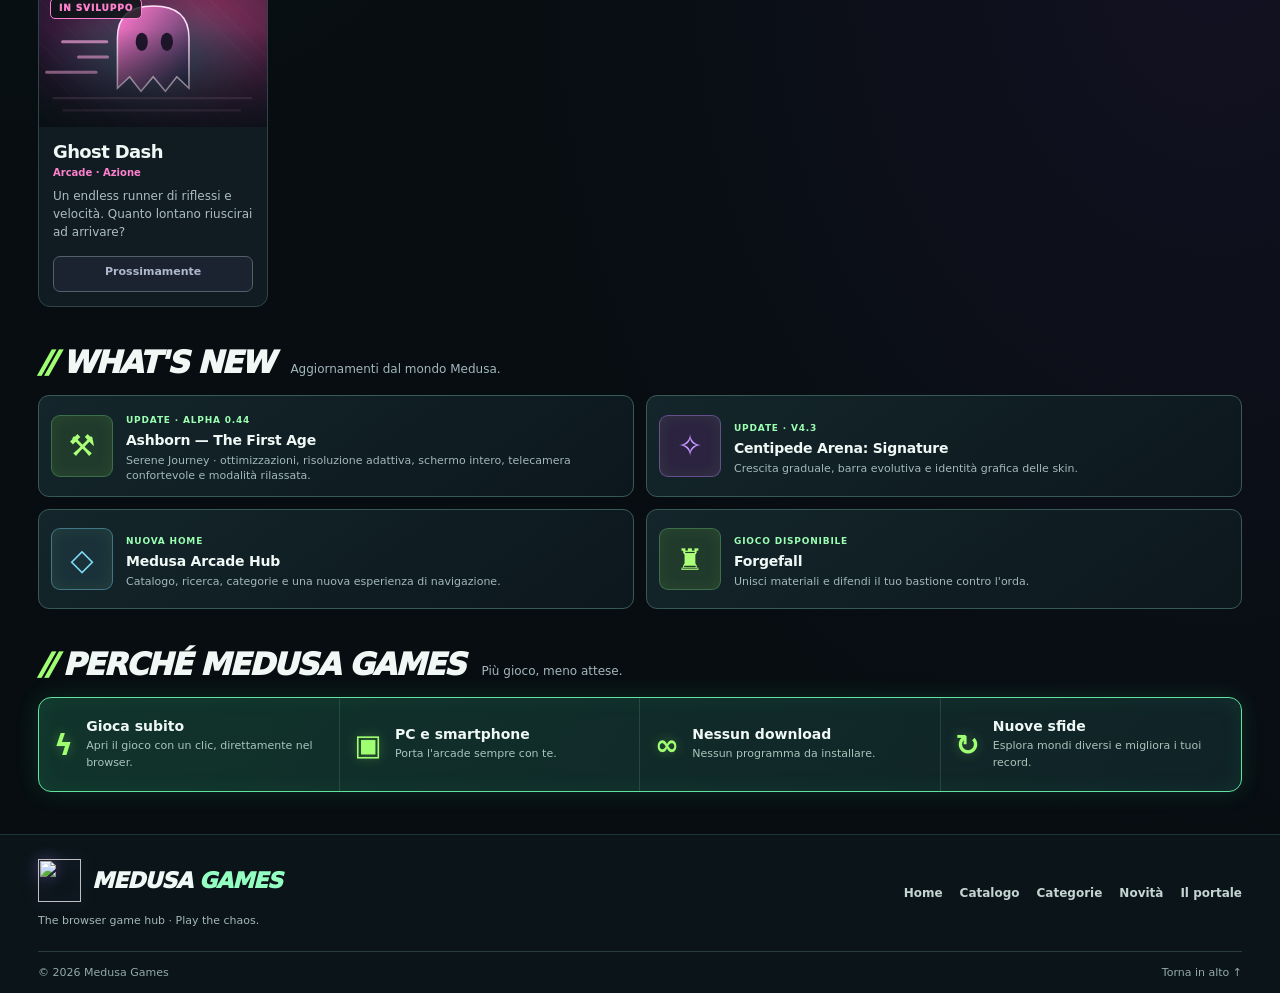
==== commit f376daa6: "Release Ashborn Alpha 0.44 — Serene Journey" ====
--- a/index.html
+++ b/index.html
@@ -7,6 +7,6 @@
 <section class="section" id="recent" hidden><div class="section-heading"><div class="heading-copy"><h2>Riprendi a giocare</h2><p>Le tue ultime partite su questo dispositivo.</p></div></div><div id="recent-grid" class="recent-grid"></div></section>
 <section class="section reveal" id="categories"><div class="section-heading"><div class="heading-copy"><h2>Scegli il tuo stile</h2><p>Scopri i giochi per categoria.</p></div></div><div class="category-grid" id="category-grid"><button class="category" style="--accent:#a4ff63" data-genre="Arcade" aria-pressed="false"><span class="cat-icon">▦</span>Arcade</button><button class="category" style="--accent:#64ddff" data-genre="Strategia" aria-pressed="false"><span class="cat-icon">♜</span>Strategia</button><button class="category" style="--accent:#ff9361" data-genre="Survival" aria-pressed="false"><span class="cat-icon">✦</span>Survival</button><button class="category" style="--accent:#c993ff" data-genre="Puzzle" aria-pressed="false"><span class="cat-icon">✣</span>Puzzle</button><button class="category" style="--accent:#7bffba" data-genre="Azione" aria-pressed="false"><span class="cat-icon">⚔</span>Azione</button></div></section>
 <section id="games" class="section reveal"><div class="section-heading"><div class="heading-copy"><h2>Game library</h2><p>Tutto l'universo Medusa Games.</p></div></div><div class="catalog-controls"><div class="filters" aria-label="Filtra per disponibilità"><button class="filter" data-status="all" aria-pressed="true">Tutti</button><button class="filter" data-status="playable" aria-pressed="false">Giocabili ora</button><button class="filter" data-status="upcoming" aria-pressed="false">Prossimamente</button><button class="filter" id="clear-genre" hidden>Rimuovi categoria ×</button></div><label class="search"><span aria-hidden="true">⌕</span><input id="search" type="search" placeholder="Cerca un gioco..." aria-label="Cerca un gioco" autocomplete="off"></label></div><p id="catalog-count" class="catalog-count" aria-live="polite"></p><div id="game-grid" class="game-grid"></div><div id="empty" class="empty" hidden>Nessun gioco corrisponde alla ricerca. <button type="button" class="text-link" id="reset-filters">Azzera filtri</button></div><noscript><p>Attiva JavaScript per usare i filtri. <a href="./giochi/centipede-arena/index.html">Centipede Arena</a> · <a href="./giochi/forgefall/index.html">Forgefall</a> · <a href="./giochi/ashborn/index.html">Ashborn</a></p></noscript></section>
-<section id="updates" class="section reveal"><div class="section-heading"><div class="heading-copy"><h2>What's new</h2><p>Aggiornamenti dal mondo Medusa.</p></div></div><div class="news-grid"><article class="news"><div class="news-icon">⚒</div><div><small>UPDATE · ALPHA 0.43</small><h3>Ashborn — The First Age</h3><p>Trials of the Deep · acqua naturale, nuoto, 15 obiettivi con premi, guardiani diversi e combattimento con schivate e combo.</p></div></article><article class="news"><div class="news-icon">✧</div><div><small>UPDATE · V4.3</small><h3>Centipede Arena: Signature</h3><p>Crescita graduale, barra evolutiva e identità grafica delle skin.</p></div></article><article class="news"><div class="news-icon">◇</div><div><small>NUOVA HOME</small><h3>Medusa Arcade Hub</h3><p>Catalogo, ricerca, categorie e una nuova esperienza di navigazione.</p></div></article><article class="news"><div class="news-icon">♜</div><div><small>GIOCO DISPONIBILE</small><h3>Forgefall</h3><p>Unisci materiali e difendi il tuo bastione contro l'orda.</p></div></article></div></section>
+<section id="updates" class="section reveal"><div class="section-heading"><div class="heading-copy"><h2>What's new</h2><p>Aggiornamenti dal mondo Medusa.</p></div></div><div class="news-grid"><article class="news"><div class="news-icon">⚒</div><div><small>UPDATE · ALPHA 0.44</small><h3>Ashborn — The First Age</h3><p>Serene Journey · ottimizzazioni, risoluzione adattiva, schermo intero, telecamera confortevole e modalità rilassata.</p></div></article><article class="news"><div class="news-icon">✧</div><div><small>UPDATE · V4.3</small><h3>Centipede Arena: Signature</h3><p>Crescita graduale, barra evolutiva e identità grafica delle skin.</p></div></article><article class="news"><div class="news-icon">◇</div><div><small>NUOVA HOME</small><h3>Medusa Arcade Hub</h3><p>Catalogo, ricerca, categorie e una nuova esperienza di navigazione.</p></div></article><article class="news"><div class="news-icon">♜</div><div><small>GIOCO DISPONIBILE</small><h3>Forgefall</h3><p>Unisci materiali e difendi il tuo bastione contro l'orda.</p></div></article></div></section>
 <section id="about" class="section reveal"><div class="section-heading"><div class="heading-copy"><h2>Perché Medusa Games</h2><p>Più gioco, meno attese.</p></div></div><div class="why-grid"><div class="why-item"><b>ϟ</b><div><h3>Gioca subito</h3><p>Apri il gioco con un clic, direttamente nel browser.</p></div></div><div class="why-item"><b>▣</b><div><h3>PC e smartphone</h3><p>Porta l'arcade sempre con te.</p></div></div><div class="why-item"><b>∞</b><div><h3>Nessun download</h3><p>Nessun programma da installare.</p></div></div><div class="why-item"><b>↻</b><div><h3>Nuove sfide</h3><p>Esplora mondi diversi e migliora i tuoi record.</p></div></div></div></section></div></main>
 <footer class="site-footer"><div class="shell"><div class="footer-main"><div><a class="brand" href="#top"><img src="medusa-logo.svg" alt=""><span>MEDUSA <em>GAMES</em></span></a><p class="footer-copy">The browser game hub · Play the chaos.</p></div><div class="footer-links"><a href="#top">Home</a><a href="#games">Catalogo</a><a href="#categories">Categorie</a><a href="#updates">Novità</a><a href="#about">Il portale</a></div></div><div class="footer-bottom"><span>© 2026 Medusa Games</span><a href="#top">Torna in alto ↑</a></div></div></footer></body></html>
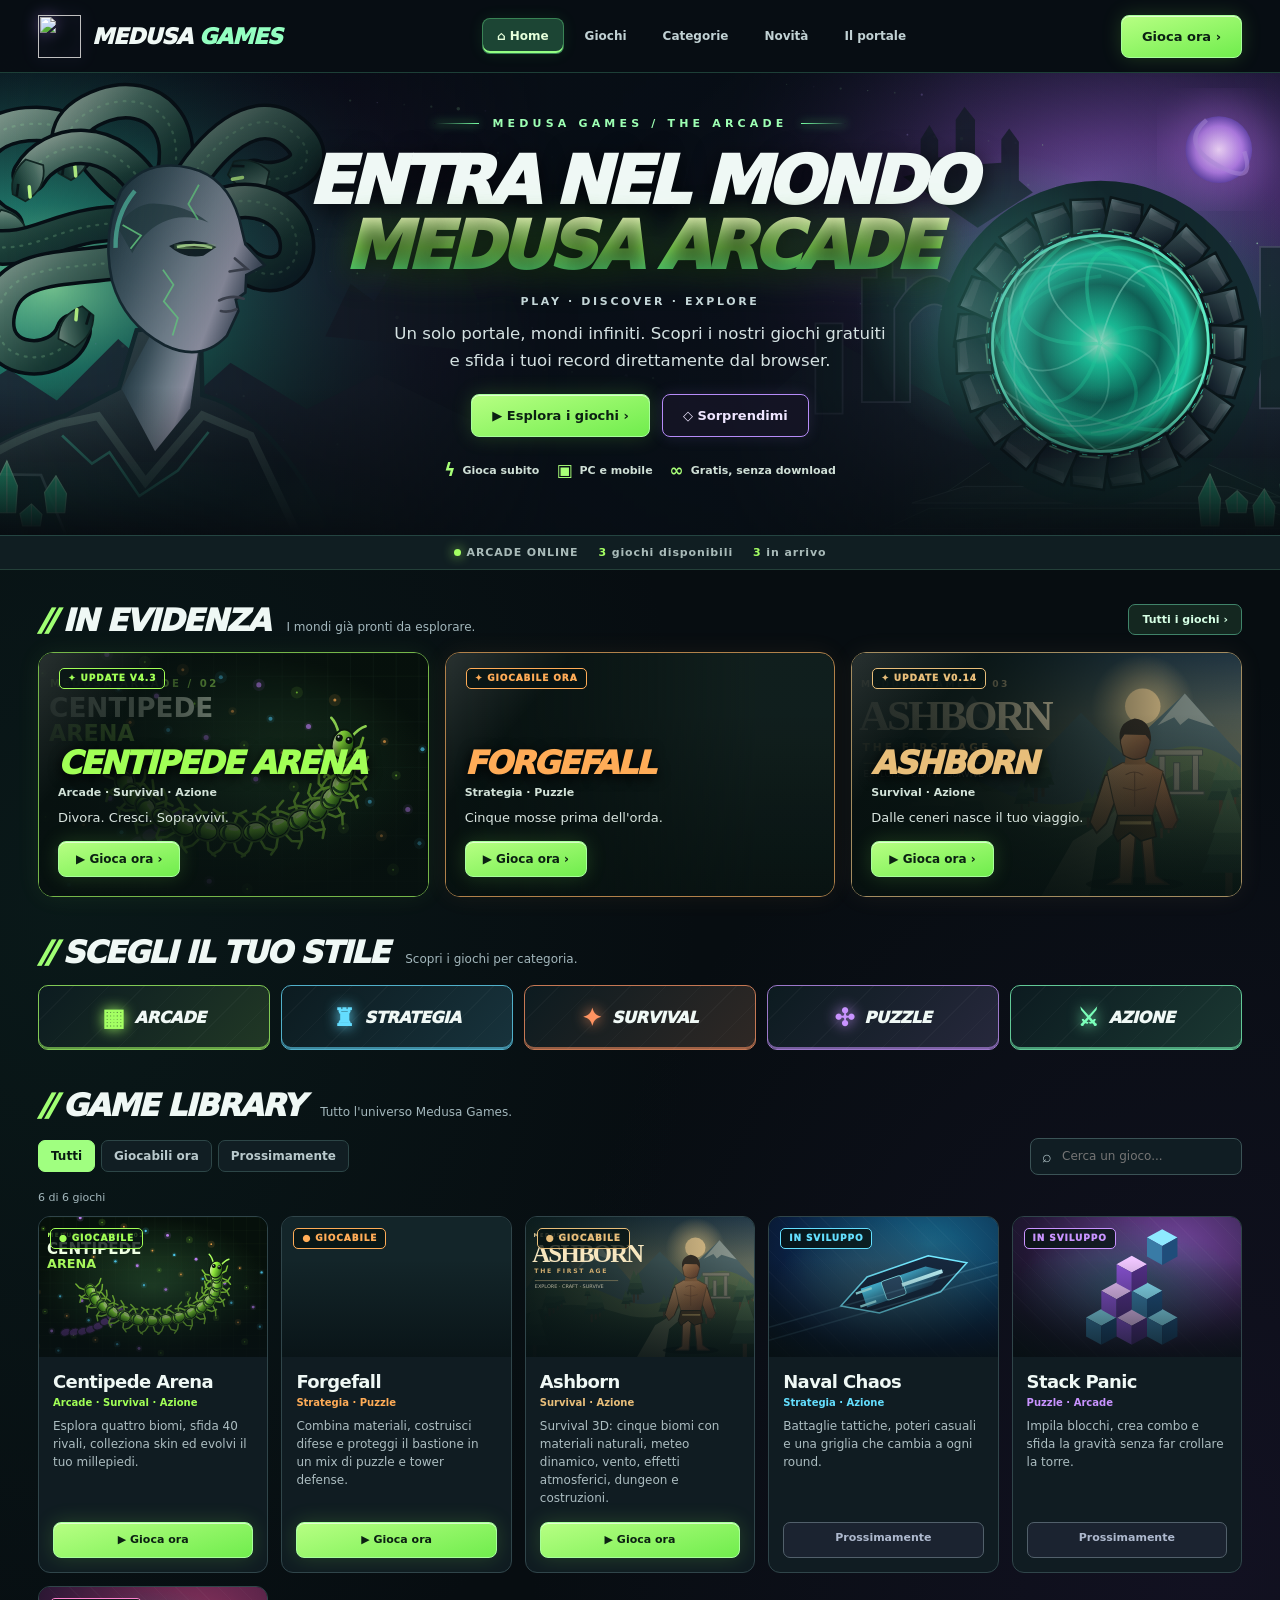
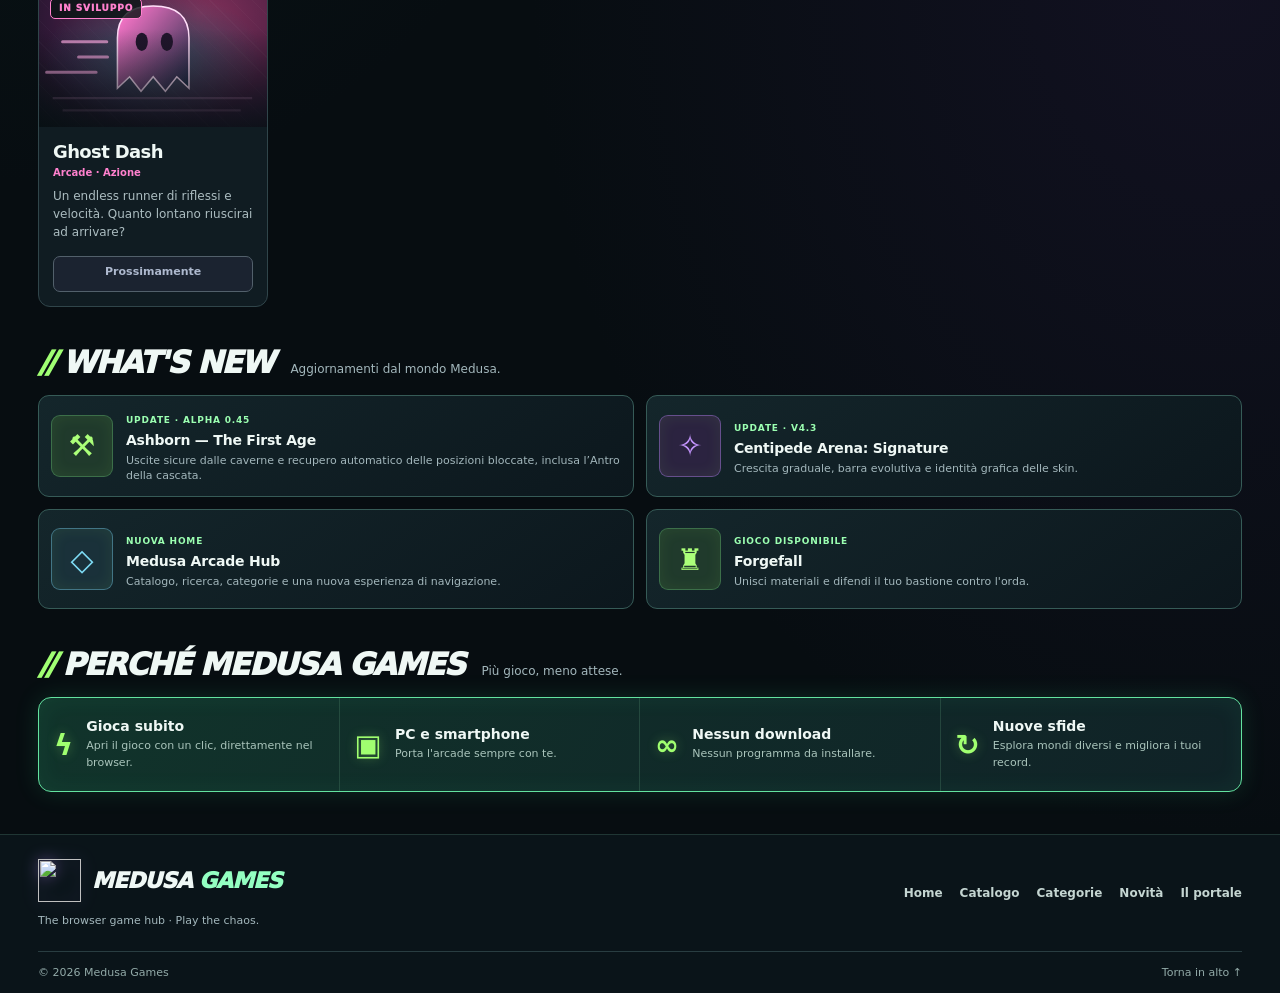
==== commit 72b7c0eb: "Release Ashborn 0.45 — safe cave exits and stuck-save recovery" ====
--- a/index.html
+++ b/index.html
@@ -7,6 +7,6 @@
 <section class="section" id="recent" hidden><div class="section-heading"><div class="heading-copy"><h2>Riprendi a giocare</h2><p>Le tue ultime partite su questo dispositivo.</p></div></div><div id="recent-grid" class="recent-grid"></div></section>
 <section class="section reveal" id="categories"><div class="section-heading"><div class="heading-copy"><h2>Scegli il tuo stile</h2><p>Scopri i giochi per categoria.</p></div></div><div class="category-grid" id="category-grid"><button class="category" style="--accent:#a4ff63" data-genre="Arcade" aria-pressed="false"><span class="cat-icon">▦</span>Arcade</button><button class="category" style="--accent:#64ddff" data-genre="Strategia" aria-pressed="false"><span class="cat-icon">♜</span>Strategia</button><button class="category" style="--accent:#ff9361" data-genre="Survival" aria-pressed="false"><span class="cat-icon">✦</span>Survival</button><button class="category" style="--accent:#c993ff" data-genre="Puzzle" aria-pressed="false"><span class="cat-icon">✣</span>Puzzle</button><button class="category" style="--accent:#7bffba" data-genre="Azione" aria-pressed="false"><span class="cat-icon">⚔</span>Azione</button></div></section>
 <section id="games" class="section reveal"><div class="section-heading"><div class="heading-copy"><h2>Game library</h2><p>Tutto l'universo Medusa Games.</p></div></div><div class="catalog-controls"><div class="filters" aria-label="Filtra per disponibilità"><button class="filter" data-status="all" aria-pressed="true">Tutti</button><button class="filter" data-status="playable" aria-pressed="false">Giocabili ora</button><button class="filter" data-status="upcoming" aria-pressed="false">Prossimamente</button><button class="filter" id="clear-genre" hidden>Rimuovi categoria ×</button></div><label class="search"><span aria-hidden="true">⌕</span><input id="search" type="search" placeholder="Cerca un gioco..." aria-label="Cerca un gioco" autocomplete="off"></label></div><p id="catalog-count" class="catalog-count" aria-live="polite"></p><div id="game-grid" class="game-grid"></div><div id="empty" class="empty" hidden>Nessun gioco corrisponde alla ricerca. <button type="button" class="text-link" id="reset-filters">Azzera filtri</button></div><noscript><p>Attiva JavaScript per usare i filtri. <a href="./giochi/centipede-arena/index.html">Centipede Arena</a> · <a href="./giochi/forgefall/index.html">Forgefall</a> · <a href="./giochi/ashborn/index.html">Ashborn</a></p></noscript></section>
-<section id="updates" class="section reveal"><div class="section-heading"><div class="heading-copy"><h2>What's new</h2><p>Aggiornamenti dal mondo Medusa.</p></div></div><div class="news-grid"><article class="news"><div class="news-icon">⚒</div><div><small>UPDATE · ALPHA 0.44</small><h3>Ashborn — The First Age</h3><p>Serene Journey · ottimizzazioni, risoluzione adattiva, schermo intero, telecamera confortevole e modalità rilassata.</p></div></article><article class="news"><div class="news-icon">✧</div><div><small>UPDATE · V4.3</small><h3>Centipede Arena: Signature</h3><p>Crescita graduale, barra evolutiva e identità grafica delle skin.</p></div></article><article class="news"><div class="news-icon">◇</div><div><small>NUOVA HOME</small><h3>Medusa Arcade Hub</h3><p>Catalogo, ricerca, categorie e una nuova esperienza di navigazione.</p></div></article><article class="news"><div class="news-icon">♜</div><div><small>GIOCO DISPONIBILE</small><h3>Forgefall</h3><p>Unisci materiali e difendi il tuo bastione contro l'orda.</p></div></article></div></section>
+<section id="updates" class="section reveal"><div class="section-heading"><div class="heading-copy"><h2>What's new</h2><p>Aggiornamenti dal mondo Medusa.</p></div></div><div class="news-grid"><article class="news"><div class="news-icon">⚒</div><div><small>UPDATE · ALPHA 0.45</small><h3>Ashborn — The First Age</h3><p>Uscite sicure dalle caverne e recupero automatico delle posizioni bloccate, inclusa l’Antro della cascata.</p></div></article><article class="news"><div class="news-icon">✧</div><div><small>UPDATE · V4.3</small><h3>Centipede Arena: Signature</h3><p>Crescita graduale, barra evolutiva e identità grafica delle skin.</p></div></article><article class="news"><div class="news-icon">◇</div><div><small>NUOVA HOME</small><h3>Medusa Arcade Hub</h3><p>Catalogo, ricerca, categorie e una nuova esperienza di navigazione.</p></div></article><article class="news"><div class="news-icon">♜</div><div><small>GIOCO DISPONIBILE</small><h3>Forgefall</h3><p>Unisci materiali e difendi il tuo bastione contro l'orda.</p></div></article></div></section>
 <section id="about" class="section reveal"><div class="section-heading"><div class="heading-copy"><h2>Perché Medusa Games</h2><p>Più gioco, meno attese.</p></div></div><div class="why-grid"><div class="why-item"><b>ϟ</b><div><h3>Gioca subito</h3><p>Apri il gioco con un clic, direttamente nel browser.</p></div></div><div class="why-item"><b>▣</b><div><h3>PC e smartphone</h3><p>Porta l'arcade sempre con te.</p></div></div><div class="why-item"><b>∞</b><div><h3>Nessun download</h3><p>Nessun programma da installare.</p></div></div><div class="why-item"><b>↻</b><div><h3>Nuove sfide</h3><p>Esplora mondi diversi e migliora i tuoi record.</p></div></div></div></section></div></main>
 <footer class="site-footer"><div class="shell"><div class="footer-main"><div><a class="brand" href="#top"><img src="medusa-logo.svg" alt=""><span>MEDUSA <em>GAMES</em></span></a><p class="footer-copy">The browser game hub · Play the chaos.</p></div><div class="footer-links"><a href="#top">Home</a><a href="#games">Catalogo</a><a href="#categories">Categorie</a><a href="#updates">Novità</a><a href="#about">Il portale</a></div></div><div class="footer-bottom"><span>© 2026 Medusa Games</span><a href="#top">Torna in alto ↑</a></div></div></footer></body></html>
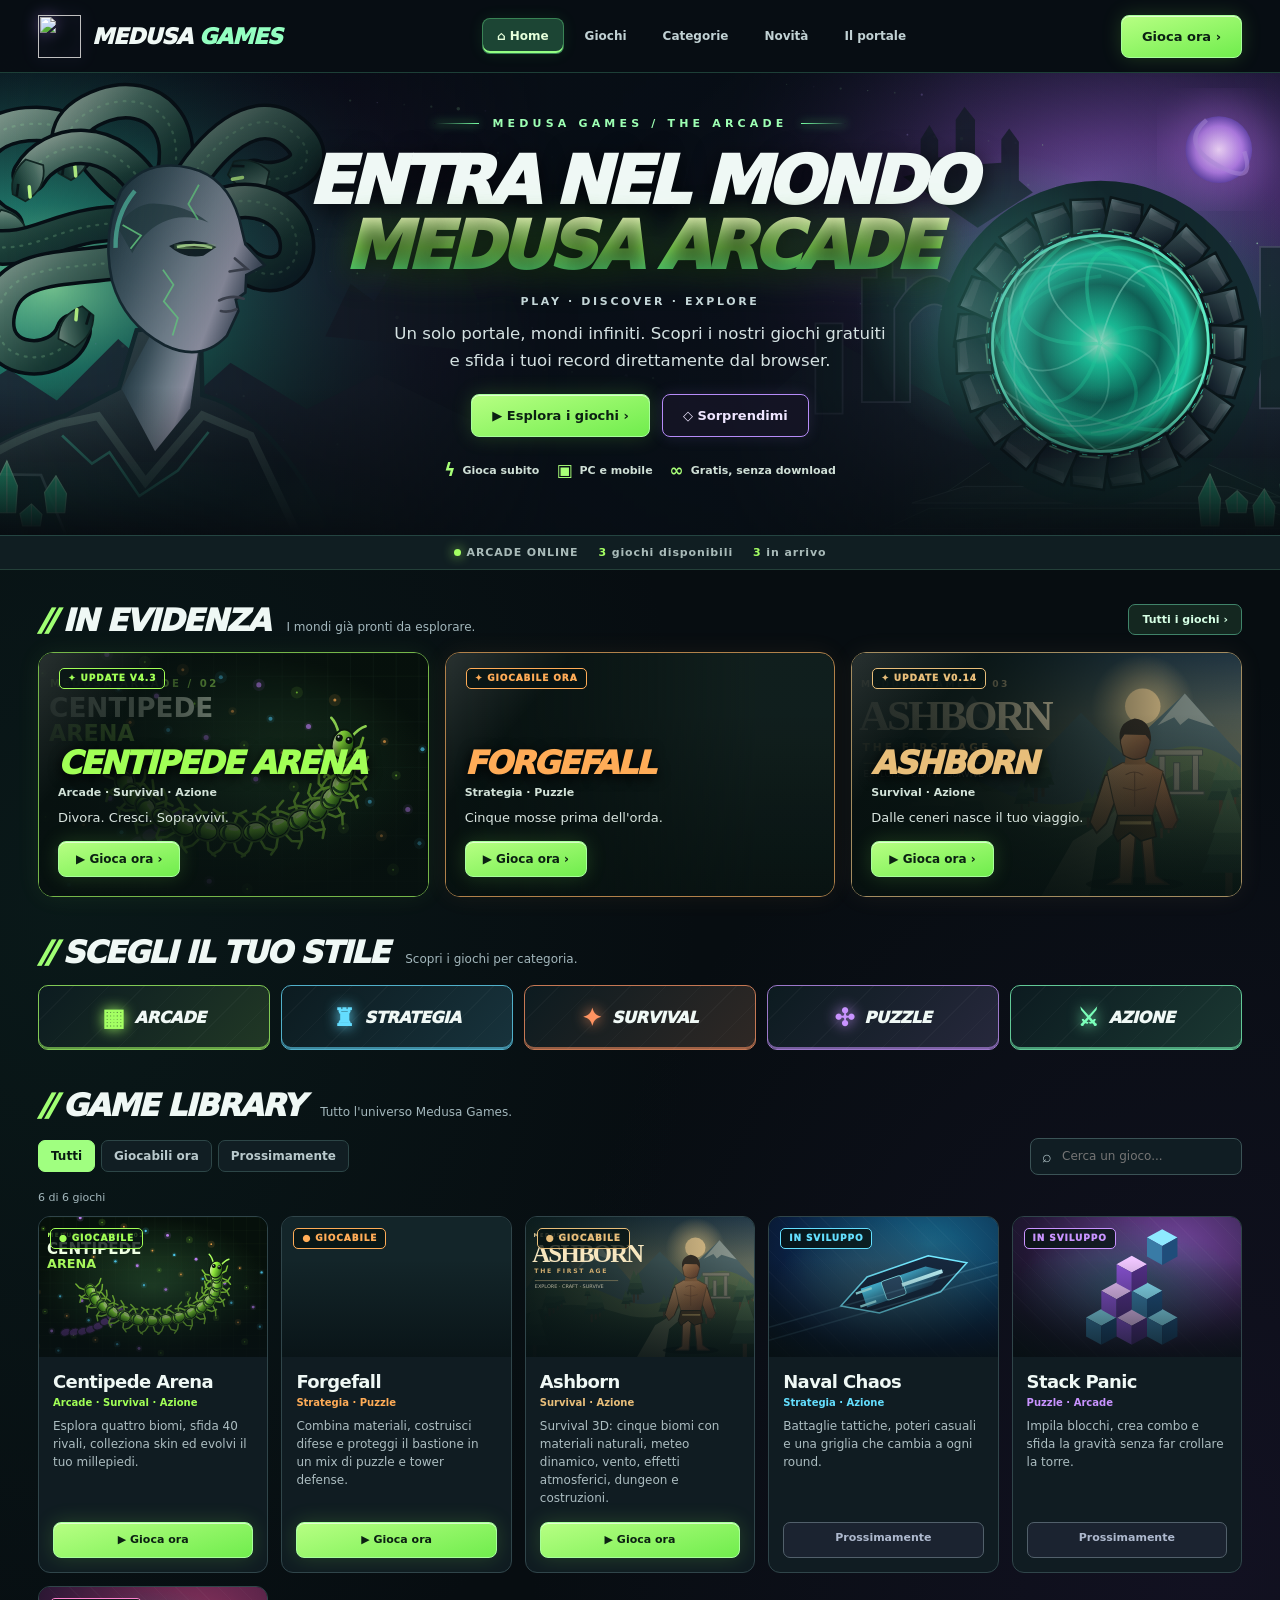
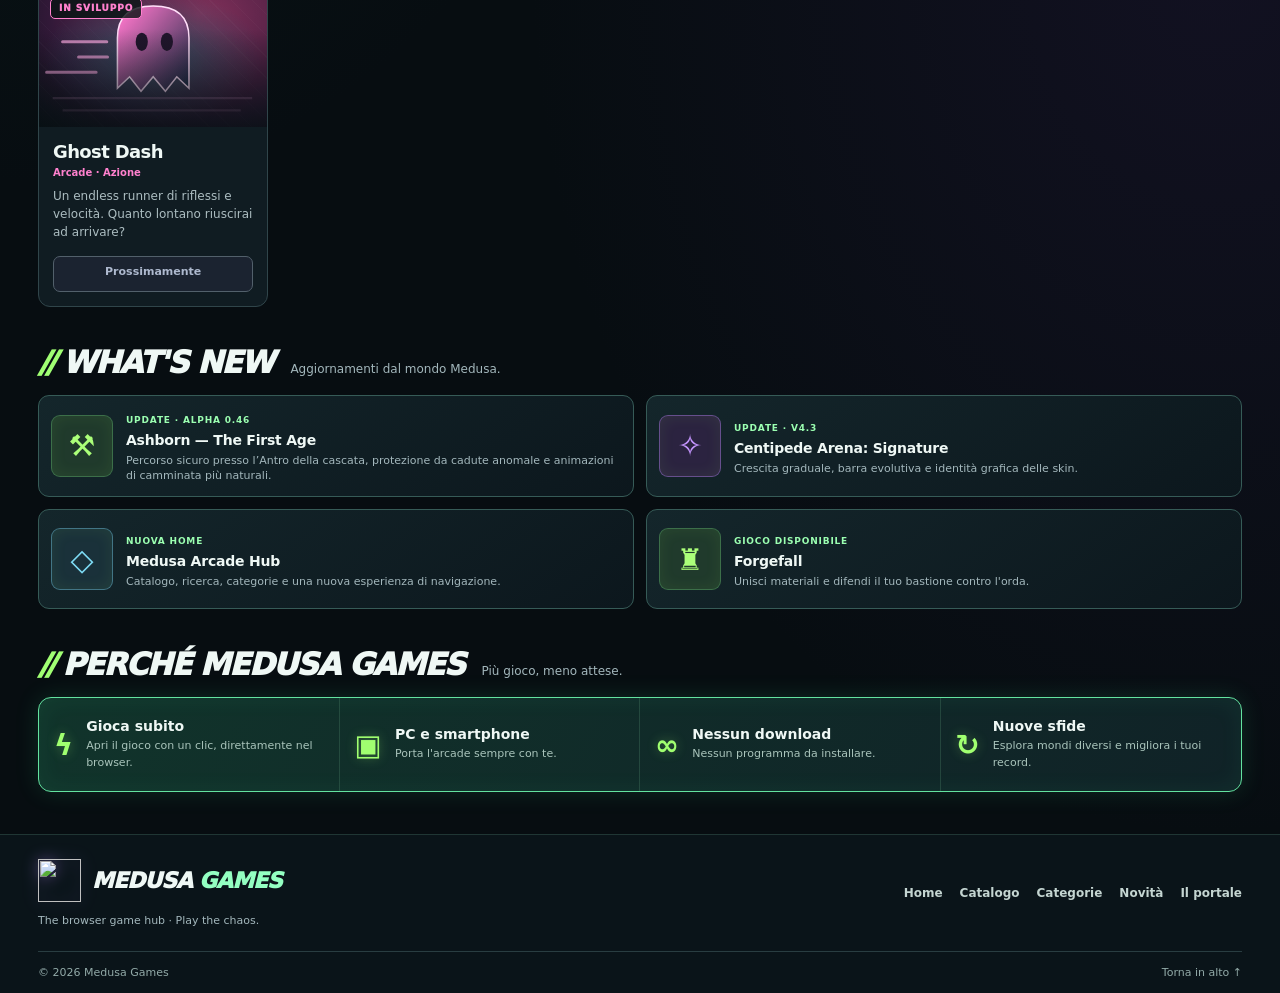
==== commit 49b6039e: "Release Ashborn 0.46 — safer waterfall trail and natural locomotion" ====
--- a/index.html
+++ b/index.html
@@ -7,6 +7,6 @@
 <section class="section" id="recent" hidden><div class="section-heading"><div class="heading-copy"><h2>Riprendi a giocare</h2><p>Le tue ultime partite su questo dispositivo.</p></div></div><div id="recent-grid" class="recent-grid"></div></section>
 <section class="section reveal" id="categories"><div class="section-heading"><div class="heading-copy"><h2>Scegli il tuo stile</h2><p>Scopri i giochi per categoria.</p></div></div><div class="category-grid" id="category-grid"><button class="category" style="--accent:#a4ff63" data-genre="Arcade" aria-pressed="false"><span class="cat-icon">▦</span>Arcade</button><button class="category" style="--accent:#64ddff" data-genre="Strategia" aria-pressed="false"><span class="cat-icon">♜</span>Strategia</button><button class="category" style="--accent:#ff9361" data-genre="Survival" aria-pressed="false"><span class="cat-icon">✦</span>Survival</button><button class="category" style="--accent:#c993ff" data-genre="Puzzle" aria-pressed="false"><span class="cat-icon">✣</span>Puzzle</button><button class="category" style="--accent:#7bffba" data-genre="Azione" aria-pressed="false"><span class="cat-icon">⚔</span>Azione</button></div></section>
 <section id="games" class="section reveal"><div class="section-heading"><div class="heading-copy"><h2>Game library</h2><p>Tutto l'universo Medusa Games.</p></div></div><div class="catalog-controls"><div class="filters" aria-label="Filtra per disponibilità"><button class="filter" data-status="all" aria-pressed="true">Tutti</button><button class="filter" data-status="playable" aria-pressed="false">Giocabili ora</button><button class="filter" data-status="upcoming" aria-pressed="false">Prossimamente</button><button class="filter" id="clear-genre" hidden>Rimuovi categoria ×</button></div><label class="search"><span aria-hidden="true">⌕</span><input id="search" type="search" placeholder="Cerca un gioco..." aria-label="Cerca un gioco" autocomplete="off"></label></div><p id="catalog-count" class="catalog-count" aria-live="polite"></p><div id="game-grid" class="game-grid"></div><div id="empty" class="empty" hidden>Nessun gioco corrisponde alla ricerca. <button type="button" class="text-link" id="reset-filters">Azzera filtri</button></div><noscript><p>Attiva JavaScript per usare i filtri. <a href="./giochi/centipede-arena/index.html">Centipede Arena</a> · <a href="./giochi/forgefall/index.html">Forgefall</a> · <a href="./giochi/ashborn/index.html">Ashborn</a></p></noscript></section>
-<section id="updates" class="section reveal"><div class="section-heading"><div class="heading-copy"><h2>What's new</h2><p>Aggiornamenti dal mondo Medusa.</p></div></div><div class="news-grid"><article class="news"><div class="news-icon">⚒</div><div><small>UPDATE · ALPHA 0.45</small><h3>Ashborn — The First Age</h3><p>Uscite sicure dalle caverne e recupero automatico delle posizioni bloccate, inclusa l’Antro della cascata.</p></div></article><article class="news"><div class="news-icon">✧</div><div><small>UPDATE · V4.3</small><h3>Centipede Arena: Signature</h3><p>Crescita graduale, barra evolutiva e identità grafica delle skin.</p></div></article><article class="news"><div class="news-icon">◇</div><div><small>NUOVA HOME</small><h3>Medusa Arcade Hub</h3><p>Catalogo, ricerca, categorie e una nuova esperienza di navigazione.</p></div></article><article class="news"><div class="news-icon">♜</div><div><small>GIOCO DISPONIBILE</small><h3>Forgefall</h3><p>Unisci materiali e difendi il tuo bastione contro l'orda.</p></div></article></div></section>
+<section id="updates" class="section reveal"><div class="section-heading"><div class="heading-copy"><h2>What's new</h2><p>Aggiornamenti dal mondo Medusa.</p></div></div><div class="news-grid"><article class="news"><div class="news-icon">⚒</div><div><small>UPDATE · ALPHA 0.46</small><h3>Ashborn — The First Age</h3><p>Percorso sicuro presso l’Antro della cascata, protezione da cadute anomale e animazioni di camminata più naturali.</p></div></article><article class="news"><div class="news-icon">✧</div><div><small>UPDATE · V4.3</small><h3>Centipede Arena: Signature</h3><p>Crescita graduale, barra evolutiva e identità grafica delle skin.</p></div></article><article class="news"><div class="news-icon">◇</div><div><small>NUOVA HOME</small><h3>Medusa Arcade Hub</h3><p>Catalogo, ricerca, categorie e una nuova esperienza di navigazione.</p></div></article><article class="news"><div class="news-icon">♜</div><div><small>GIOCO DISPONIBILE</small><h3>Forgefall</h3><p>Unisci materiali e difendi il tuo bastione contro l'orda.</p></div></article></div></section>
 <section id="about" class="section reveal"><div class="section-heading"><div class="heading-copy"><h2>Perché Medusa Games</h2><p>Più gioco, meno attese.</p></div></div><div class="why-grid"><div class="why-item"><b>ϟ</b><div><h3>Gioca subito</h3><p>Apri il gioco con un clic, direttamente nel browser.</p></div></div><div class="why-item"><b>▣</b><div><h3>PC e smartphone</h3><p>Porta l'arcade sempre con te.</p></div></div><div class="why-item"><b>∞</b><div><h3>Nessun download</h3><p>Nessun programma da installare.</p></div></div><div class="why-item"><b>↻</b><div><h3>Nuove sfide</h3><p>Esplora mondi diversi e migliora i tuoi record.</p></div></div></div></section></div></main>
 <footer class="site-footer"><div class="shell"><div class="footer-main"><div><a class="brand" href="#top"><img src="medusa-logo.svg" alt=""><span>MEDUSA <em>GAMES</em></span></a><p class="footer-copy">The browser game hub · Play the chaos.</p></div><div class="footer-links"><a href="#top">Home</a><a href="#games">Catalogo</a><a href="#categories">Categorie</a><a href="#updates">Novità</a><a href="#about">Il portale</a></div></div><div class="footer-bottom"><span>© 2026 Medusa Games</span><a href="#top">Torna in alto ↑</a></div></div></footer></body></html>
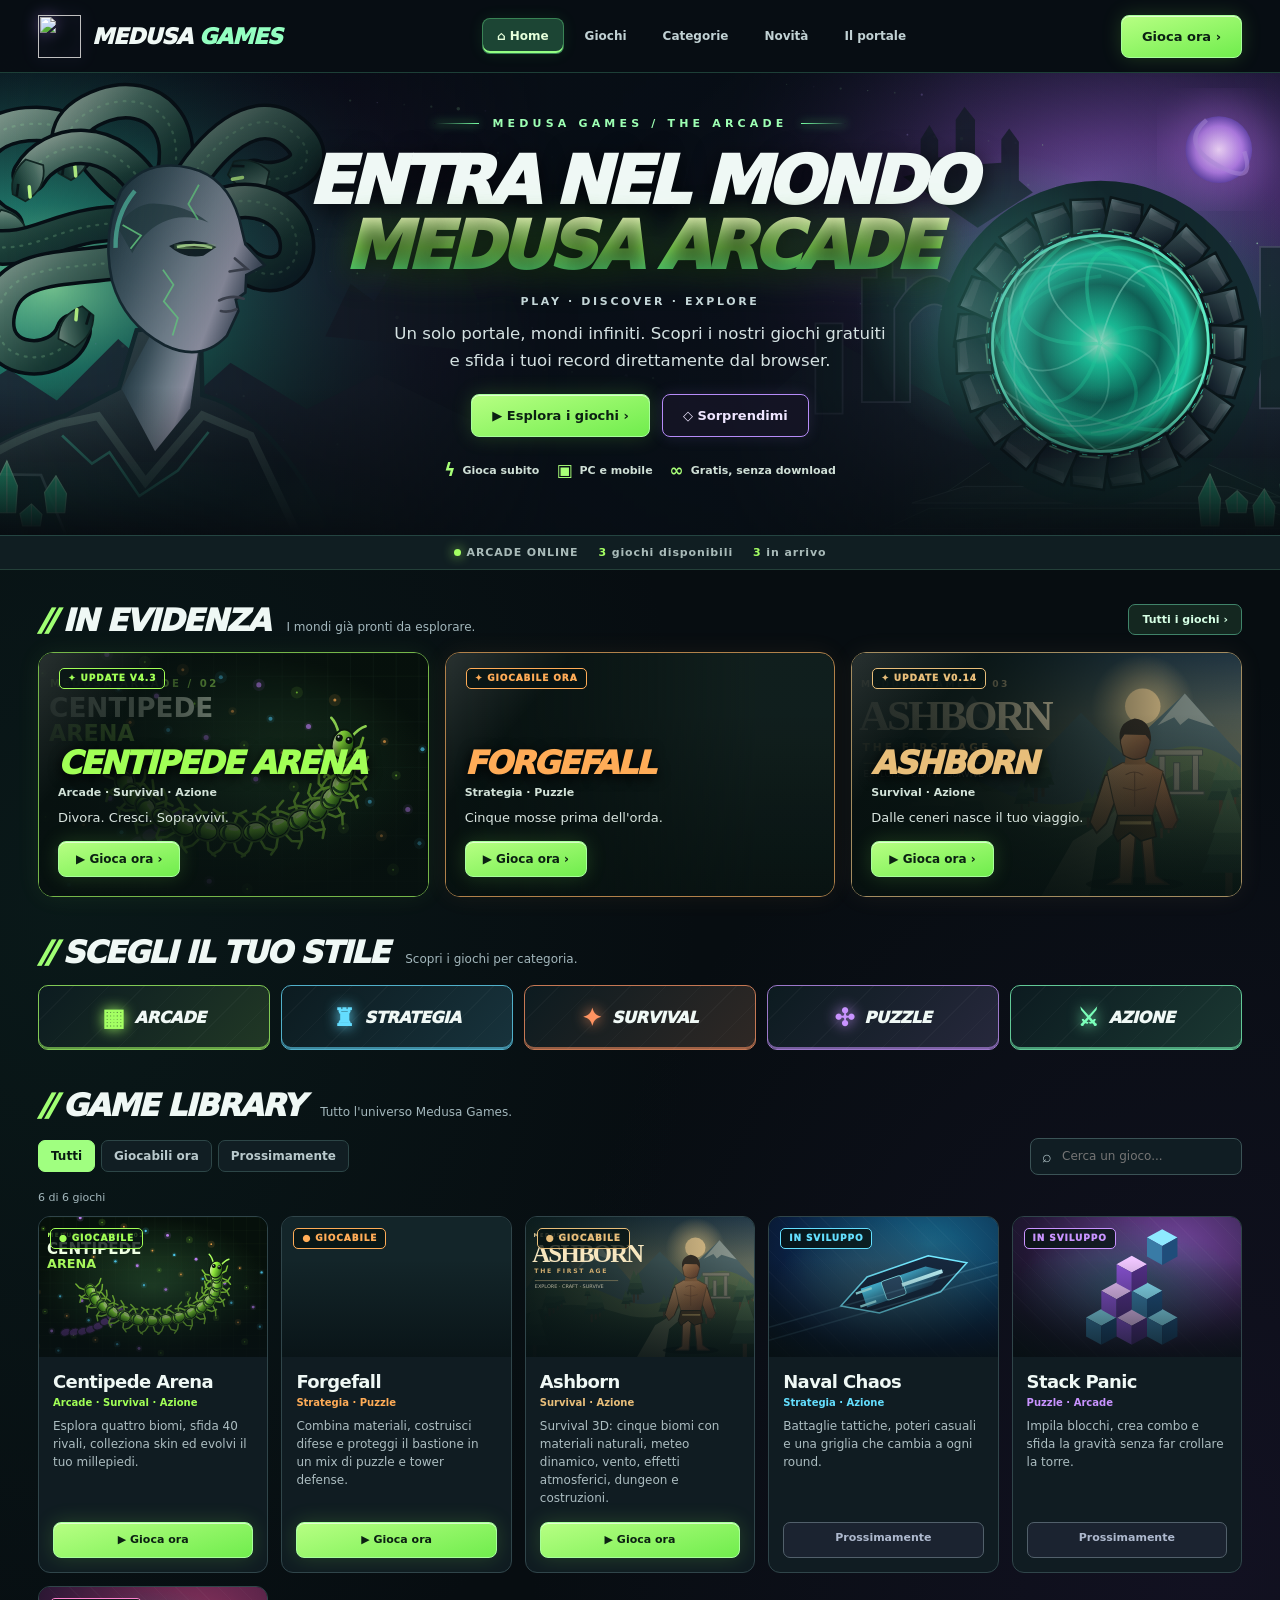
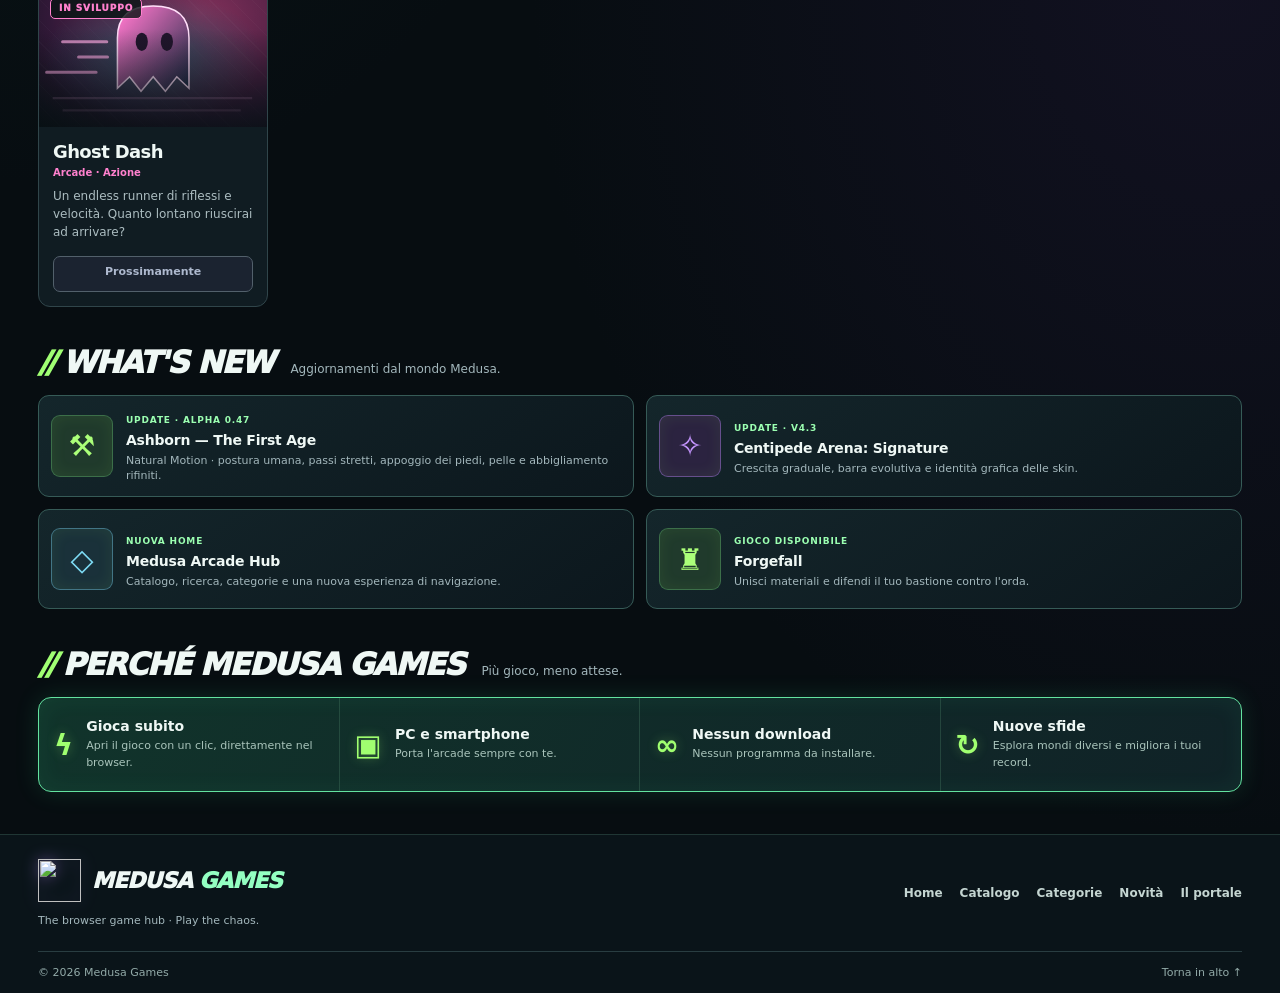
==== commit f45aeb4e: "Release Ashborn 0.47 — Natural Motion, narrower stance and refined avatar" ====
--- a/index.html
+++ b/index.html
@@ -7,6 +7,6 @@
 <section class="section" id="recent" hidden><div class="section-heading"><div class="heading-copy"><h2>Riprendi a giocare</h2><p>Le tue ultime partite su questo dispositivo.</p></div></div><div id="recent-grid" class="recent-grid"></div></section>
 <section class="section reveal" id="categories"><div class="section-heading"><div class="heading-copy"><h2>Scegli il tuo stile</h2><p>Scopri i giochi per categoria.</p></div></div><div class="category-grid" id="category-grid"><button class="category" style="--accent:#a4ff63" data-genre="Arcade" aria-pressed="false"><span class="cat-icon">▦</span>Arcade</button><button class="category" style="--accent:#64ddff" data-genre="Strategia" aria-pressed="false"><span class="cat-icon">♜</span>Strategia</button><button class="category" style="--accent:#ff9361" data-genre="Survival" aria-pressed="false"><span class="cat-icon">✦</span>Survival</button><button class="category" style="--accent:#c993ff" data-genre="Puzzle" aria-pressed="false"><span class="cat-icon">✣</span>Puzzle</button><button class="category" style="--accent:#7bffba" data-genre="Azione" aria-pressed="false"><span class="cat-icon">⚔</span>Azione</button></div></section>
 <section id="games" class="section reveal"><div class="section-heading"><div class="heading-copy"><h2>Game library</h2><p>Tutto l'universo Medusa Games.</p></div></div><div class="catalog-controls"><div class="filters" aria-label="Filtra per disponibilità"><button class="filter" data-status="all" aria-pressed="true">Tutti</button><button class="filter" data-status="playable" aria-pressed="false">Giocabili ora</button><button class="filter" data-status="upcoming" aria-pressed="false">Prossimamente</button><button class="filter" id="clear-genre" hidden>Rimuovi categoria ×</button></div><label class="search"><span aria-hidden="true">⌕</span><input id="search" type="search" placeholder="Cerca un gioco..." aria-label="Cerca un gioco" autocomplete="off"></label></div><p id="catalog-count" class="catalog-count" aria-live="polite"></p><div id="game-grid" class="game-grid"></div><div id="empty" class="empty" hidden>Nessun gioco corrisponde alla ricerca. <button type="button" class="text-link" id="reset-filters">Azzera filtri</button></div><noscript><p>Attiva JavaScript per usare i filtri. <a href="./giochi/centipede-arena/index.html">Centipede Arena</a> · <a href="./giochi/forgefall/index.html">Forgefall</a> · <a href="./giochi/ashborn/index.html">Ashborn</a></p></noscript></section>
-<section id="updates" class="section reveal"><div class="section-heading"><div class="heading-copy"><h2>What's new</h2><p>Aggiornamenti dal mondo Medusa.</p></div></div><div class="news-grid"><article class="news"><div class="news-icon">⚒</div><div><small>UPDATE · ALPHA 0.46</small><h3>Ashborn — The First Age</h3><p>Percorso sicuro presso l’Antro della cascata, protezione da cadute anomale e animazioni di camminata più naturali.</p></div></article><article class="news"><div class="news-icon">✧</div><div><small>UPDATE · V4.3</small><h3>Centipede Arena: Signature</h3><p>Crescita graduale, barra evolutiva e identità grafica delle skin.</p></div></article><article class="news"><div class="news-icon">◇</div><div><small>NUOVA HOME</small><h3>Medusa Arcade Hub</h3><p>Catalogo, ricerca, categorie e una nuova esperienza di navigazione.</p></div></article><article class="news"><div class="news-icon">♜</div><div><small>GIOCO DISPONIBILE</small><h3>Forgefall</h3><p>Unisci materiali e difendi il tuo bastione contro l'orda.</p></div></article></div></section>
+<section id="updates" class="section reveal"><div class="section-heading"><div class="heading-copy"><h2>What's new</h2><p>Aggiornamenti dal mondo Medusa.</p></div></div><div class="news-grid"><article class="news"><div class="news-icon">⚒</div><div><small>UPDATE · ALPHA 0.47</small><h3>Ashborn — The First Age</h3><p>Natural Motion · postura umana, passi stretti, appoggio dei piedi, pelle e abbigliamento rifiniti.</p></div></article><article class="news"><div class="news-icon">✧</div><div><small>UPDATE · V4.3</small><h3>Centipede Arena: Signature</h3><p>Crescita graduale, barra evolutiva e identità grafica delle skin.</p></div></article><article class="news"><div class="news-icon">◇</div><div><small>NUOVA HOME</small><h3>Medusa Arcade Hub</h3><p>Catalogo, ricerca, categorie e una nuova esperienza di navigazione.</p></div></article><article class="news"><div class="news-icon">♜</div><div><small>GIOCO DISPONIBILE</small><h3>Forgefall</h3><p>Unisci materiali e difendi il tuo bastione contro l'orda.</p></div></article></div></section>
 <section id="about" class="section reveal"><div class="section-heading"><div class="heading-copy"><h2>Perché Medusa Games</h2><p>Più gioco, meno attese.</p></div></div><div class="why-grid"><div class="why-item"><b>ϟ</b><div><h3>Gioca subito</h3><p>Apri il gioco con un clic, direttamente nel browser.</p></div></div><div class="why-item"><b>▣</b><div><h3>PC e smartphone</h3><p>Porta l'arcade sempre con te.</p></div></div><div class="why-item"><b>∞</b><div><h3>Nessun download</h3><p>Nessun programma da installare.</p></div></div><div class="why-item"><b>↻</b><div><h3>Nuove sfide</h3><p>Esplora mondi diversi e migliora i tuoi record.</p></div></div></div></section></div></main>
 <footer class="site-footer"><div class="shell"><div class="footer-main"><div><a class="brand" href="#top"><img src="medusa-logo.svg" alt=""><span>MEDUSA <em>GAMES</em></span></a><p class="footer-copy">The browser game hub · Play the chaos.</p></div><div class="footer-links"><a href="#top">Home</a><a href="#games">Catalogo</a><a href="#categories">Categorie</a><a href="#updates">Novità</a><a href="#about">Il portale</a></div></div><div class="footer-bottom"><span>© 2026 Medusa Games</span><a href="#top">Torna in alto ↑</a></div></div></footer></body></html>
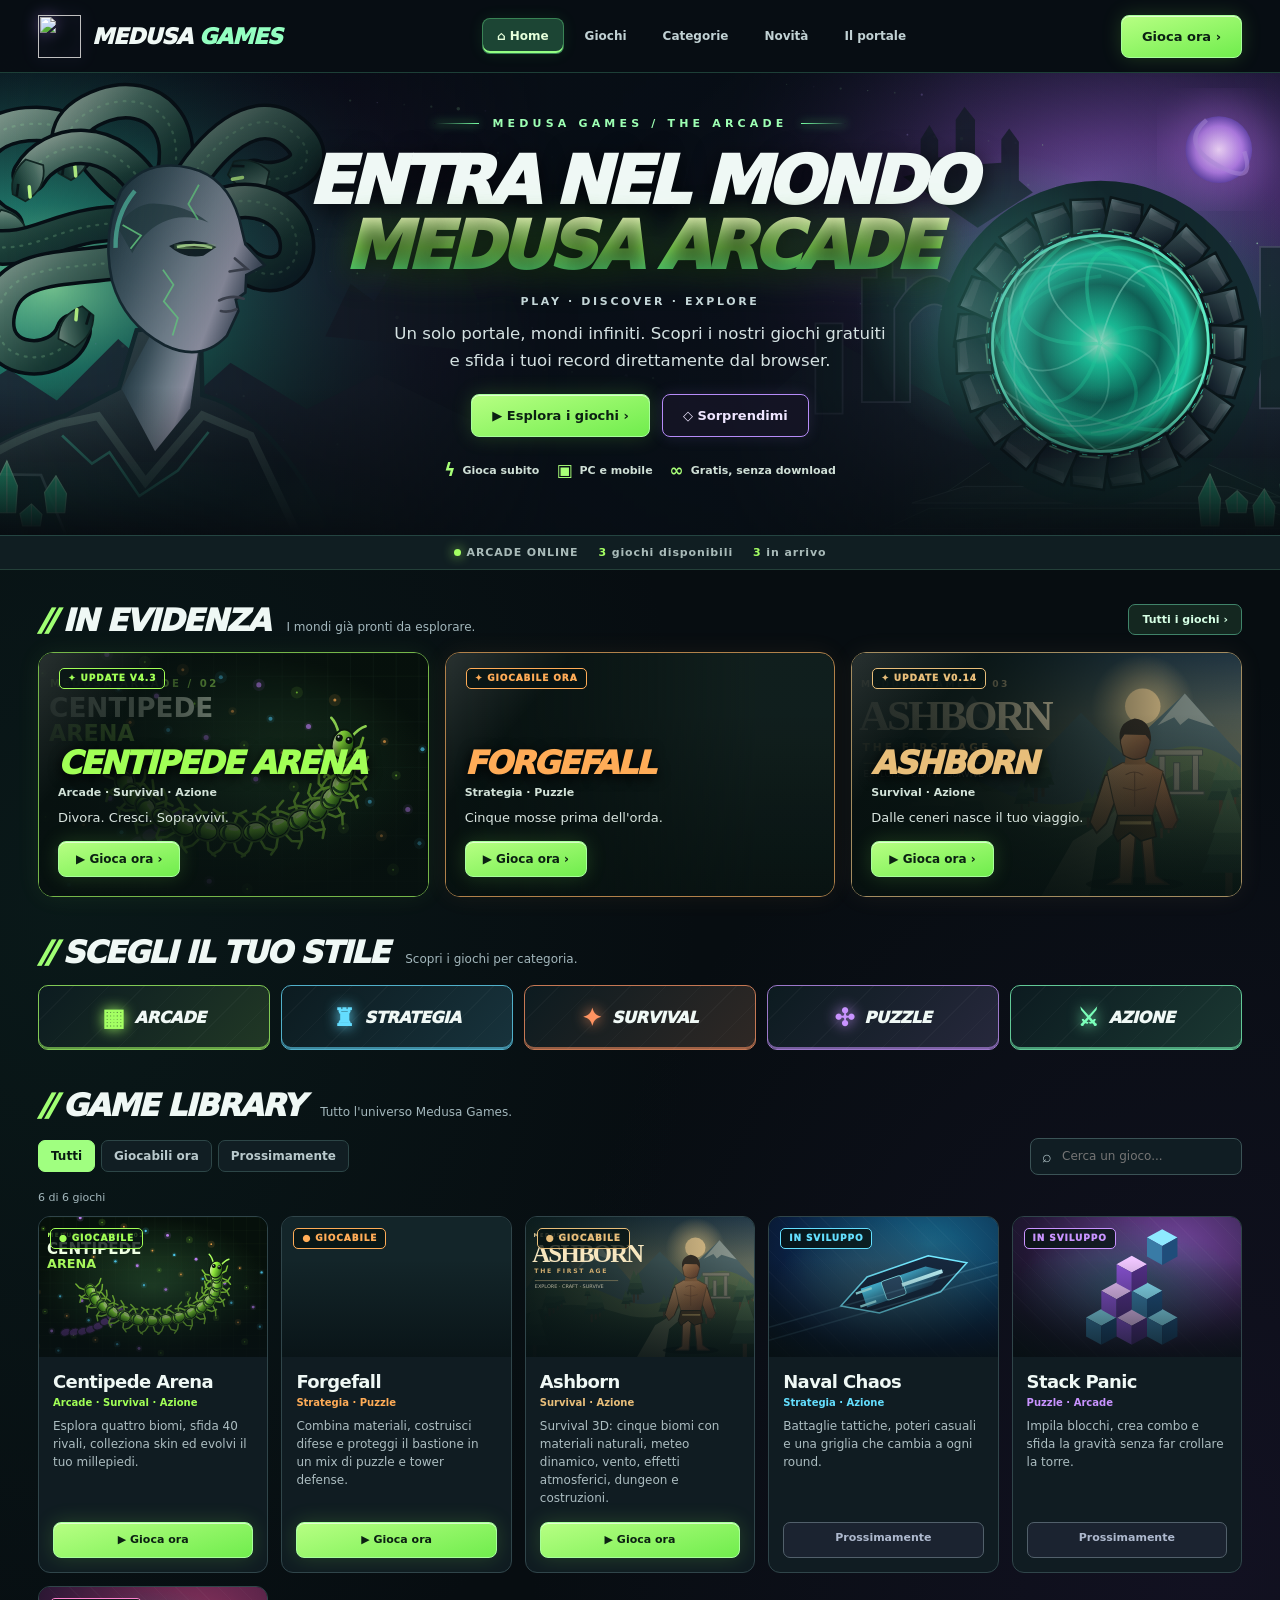
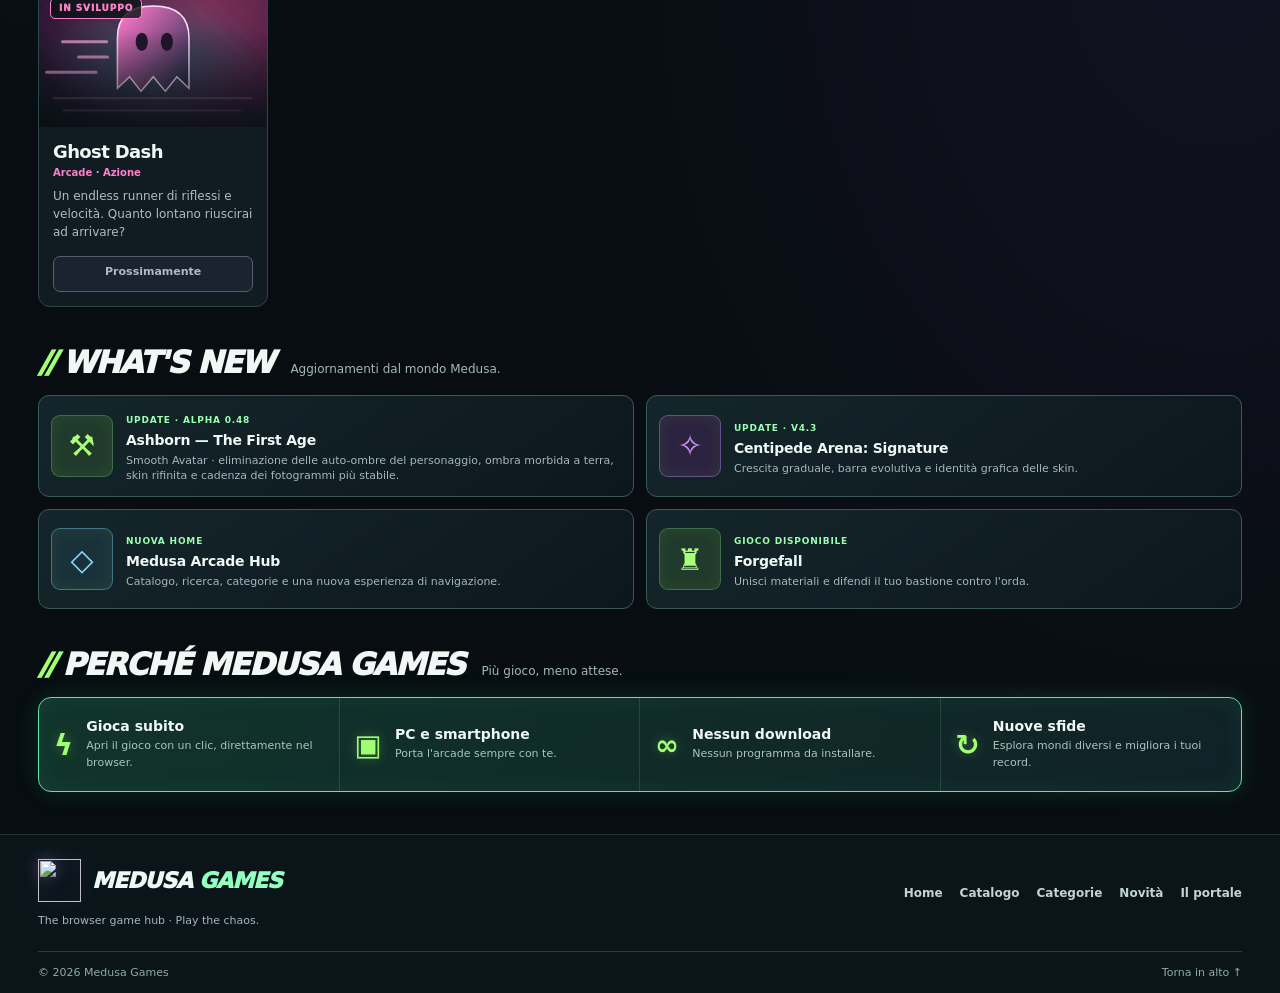
==== commit f5ee5de0: "Release Ashborn 0.48 — Smooth Avatar and stable frame pacing" ====
--- a/index.html
+++ b/index.html
@@ -7,6 +7,6 @@
 <section class="section" id="recent" hidden><div class="section-heading"><div class="heading-copy"><h2>Riprendi a giocare</h2><p>Le tue ultime partite su questo dispositivo.</p></div></div><div id="recent-grid" class="recent-grid"></div></section>
 <section class="section reveal" id="categories"><div class="section-heading"><div class="heading-copy"><h2>Scegli il tuo stile</h2><p>Scopri i giochi per categoria.</p></div></div><div class="category-grid" id="category-grid"><button class="category" style="--accent:#a4ff63" data-genre="Arcade" aria-pressed="false"><span class="cat-icon">▦</span>Arcade</button><button class="category" style="--accent:#64ddff" data-genre="Strategia" aria-pressed="false"><span class="cat-icon">♜</span>Strategia</button><button class="category" style="--accent:#ff9361" data-genre="Survival" aria-pressed="false"><span class="cat-icon">✦</span>Survival</button><button class="category" style="--accent:#c993ff" data-genre="Puzzle" aria-pressed="false"><span class="cat-icon">✣</span>Puzzle</button><button class="category" style="--accent:#7bffba" data-genre="Azione" aria-pressed="false"><span class="cat-icon">⚔</span>Azione</button></div></section>
 <section id="games" class="section reveal"><div class="section-heading"><div class="heading-copy"><h2>Game library</h2><p>Tutto l'universo Medusa Games.</p></div></div><div class="catalog-controls"><div class="filters" aria-label="Filtra per disponibilità"><button class="filter" data-status="all" aria-pressed="true">Tutti</button><button class="filter" data-status="playable" aria-pressed="false">Giocabili ora</button><button class="filter" data-status="upcoming" aria-pressed="false">Prossimamente</button><button class="filter" id="clear-genre" hidden>Rimuovi categoria ×</button></div><label class="search"><span aria-hidden="true">⌕</span><input id="search" type="search" placeholder="Cerca un gioco..." aria-label="Cerca un gioco" autocomplete="off"></label></div><p id="catalog-count" class="catalog-count" aria-live="polite"></p><div id="game-grid" class="game-grid"></div><div id="empty" class="empty" hidden>Nessun gioco corrisponde alla ricerca. <button type="button" class="text-link" id="reset-filters">Azzera filtri</button></div><noscript><p>Attiva JavaScript per usare i filtri. <a href="./giochi/centipede-arena/index.html">Centipede Arena</a> · <a href="./giochi/forgefall/index.html">Forgefall</a> · <a href="./giochi/ashborn/index.html">Ashborn</a></p></noscript></section>
-<section id="updates" class="section reveal"><div class="section-heading"><div class="heading-copy"><h2>What's new</h2><p>Aggiornamenti dal mondo Medusa.</p></div></div><div class="news-grid"><article class="news"><div class="news-icon">⚒</div><div><small>UPDATE · ALPHA 0.47</small><h3>Ashborn — The First Age</h3><p>Natural Motion · postura umana, passi stretti, appoggio dei piedi, pelle e abbigliamento rifiniti.</p></div></article><article class="news"><div class="news-icon">✧</div><div><small>UPDATE · V4.3</small><h3>Centipede Arena: Signature</h3><p>Crescita graduale, barra evolutiva e identità grafica delle skin.</p></div></article><article class="news"><div class="news-icon">◇</div><div><small>NUOVA HOME</small><h3>Medusa Arcade Hub</h3><p>Catalogo, ricerca, categorie e una nuova esperienza di navigazione.</p></div></article><article class="news"><div class="news-icon">♜</div><div><small>GIOCO DISPONIBILE</small><h3>Forgefall</h3><p>Unisci materiali e difendi il tuo bastione contro l'orda.</p></div></article></div></section>
+<section id="updates" class="section reveal"><div class="section-heading"><div class="heading-copy"><h2>What's new</h2><p>Aggiornamenti dal mondo Medusa.</p></div></div><div class="news-grid"><article class="news"><div class="news-icon">⚒</div><div><small>UPDATE · ALPHA 0.48</small><h3>Ashborn — The First Age</h3><p>Smooth Avatar · eliminazione delle auto-ombre del personaggio, ombra morbida a terra, skin rifinita e cadenza dei fotogrammi più stabile.</p></div></article><article class="news"><div class="news-icon">✧</div><div><small>UPDATE · V4.3</small><h3>Centipede Arena: Signature</h3><p>Crescita graduale, barra evolutiva e identità grafica delle skin.</p></div></article><article class="news"><div class="news-icon">◇</div><div><small>NUOVA HOME</small><h3>Medusa Arcade Hub</h3><p>Catalogo, ricerca, categorie e una nuova esperienza di navigazione.</p></div></article><article class="news"><div class="news-icon">♜</div><div><small>GIOCO DISPONIBILE</small><h3>Forgefall</h3><p>Unisci materiali e difendi il tuo bastione contro l'orda.</p></div></article></div></section>
 <section id="about" class="section reveal"><div class="section-heading"><div class="heading-copy"><h2>Perché Medusa Games</h2><p>Più gioco, meno attese.</p></div></div><div class="why-grid"><div class="why-item"><b>ϟ</b><div><h3>Gioca subito</h3><p>Apri il gioco con un clic, direttamente nel browser.</p></div></div><div class="why-item"><b>▣</b><div><h3>PC e smartphone</h3><p>Porta l'arcade sempre con te.</p></div></div><div class="why-item"><b>∞</b><div><h3>Nessun download</h3><p>Nessun programma da installare.</p></div></div><div class="why-item"><b>↻</b><div><h3>Nuove sfide</h3><p>Esplora mondi diversi e migliora i tuoi record.</p></div></div></div></section></div></main>
 <footer class="site-footer"><div class="shell"><div class="footer-main"><div><a class="brand" href="#top"><img src="medusa-logo.svg" alt=""><span>MEDUSA <em>GAMES</em></span></a><p class="footer-copy">The browser game hub · Play the chaos.</p></div><div class="footer-links"><a href="#top">Home</a><a href="#games">Catalogo</a><a href="#categories">Categorie</a><a href="#updates">Novità</a><a href="#about">Il portale</a></div></div><div class="footer-bottom"><span>© 2026 Medusa Games</span><a href="#top">Torna in alto ↑</a></div></div></footer></body></html>
